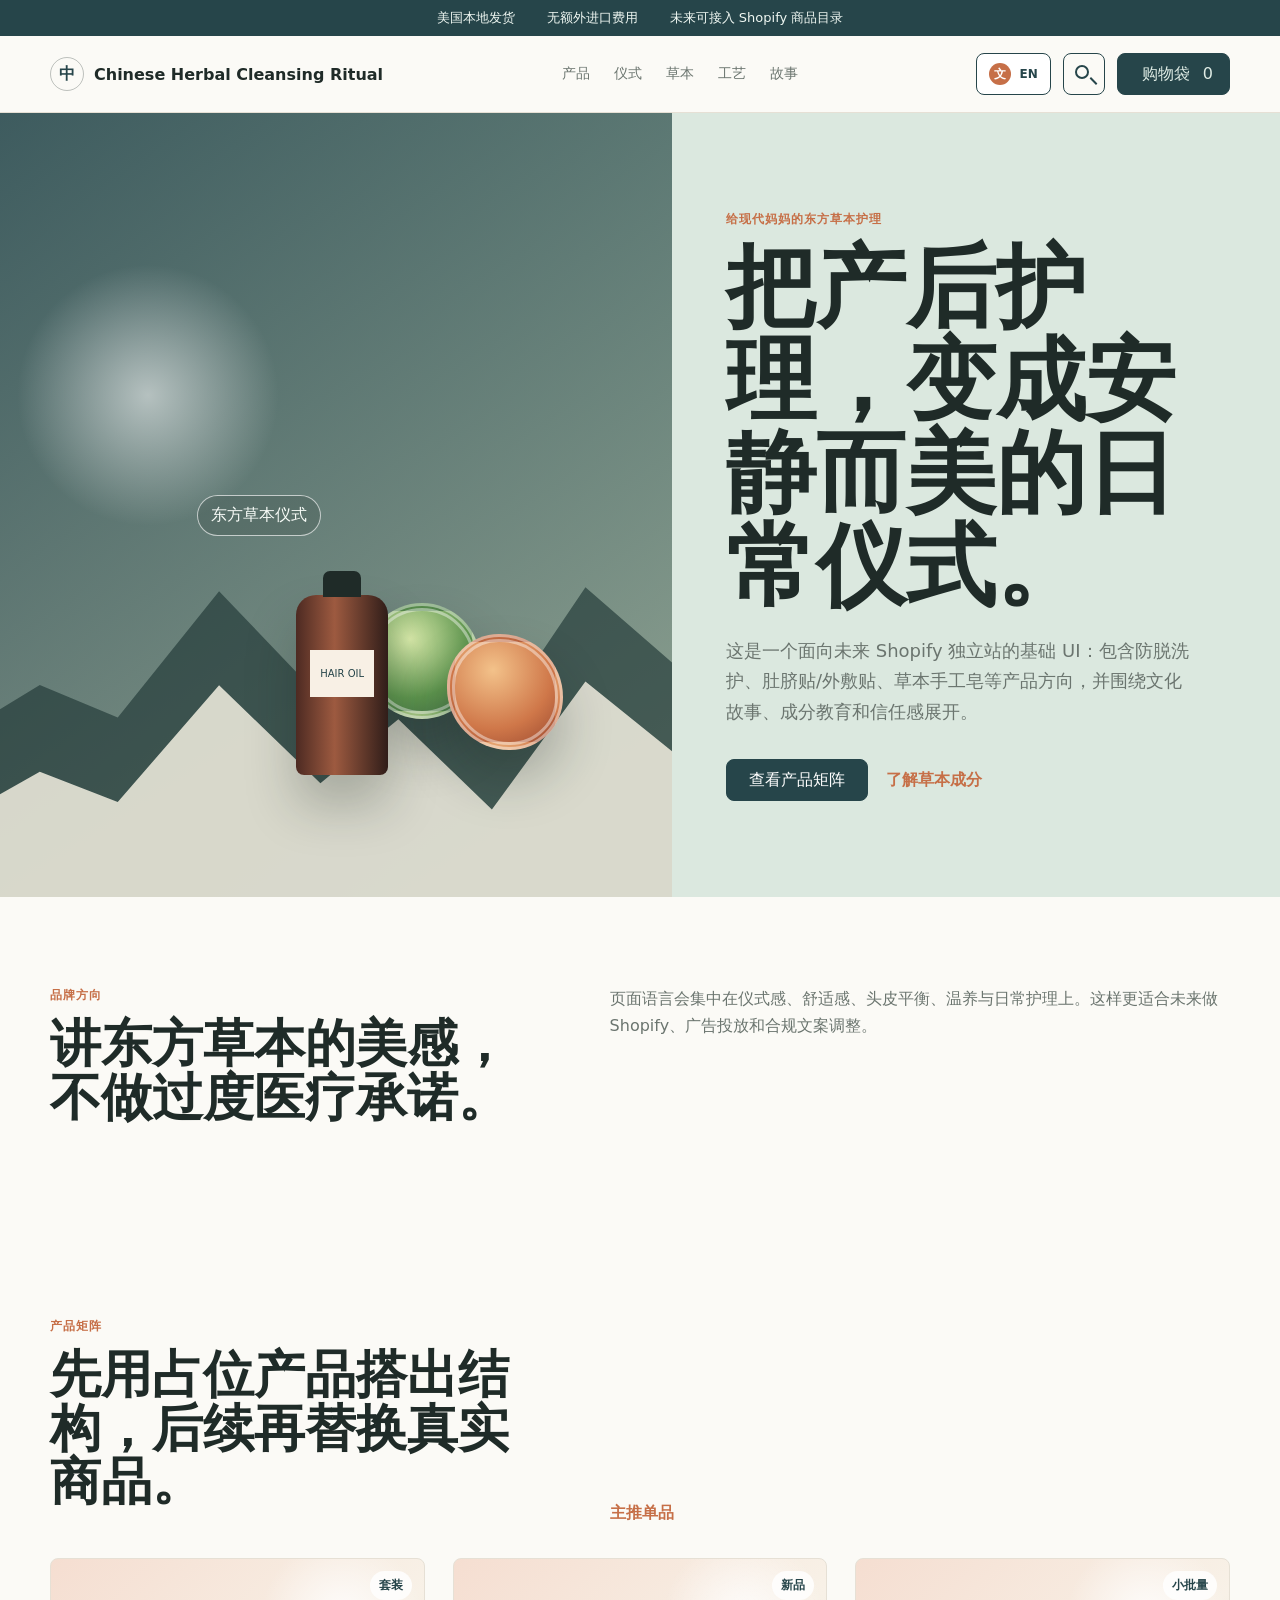
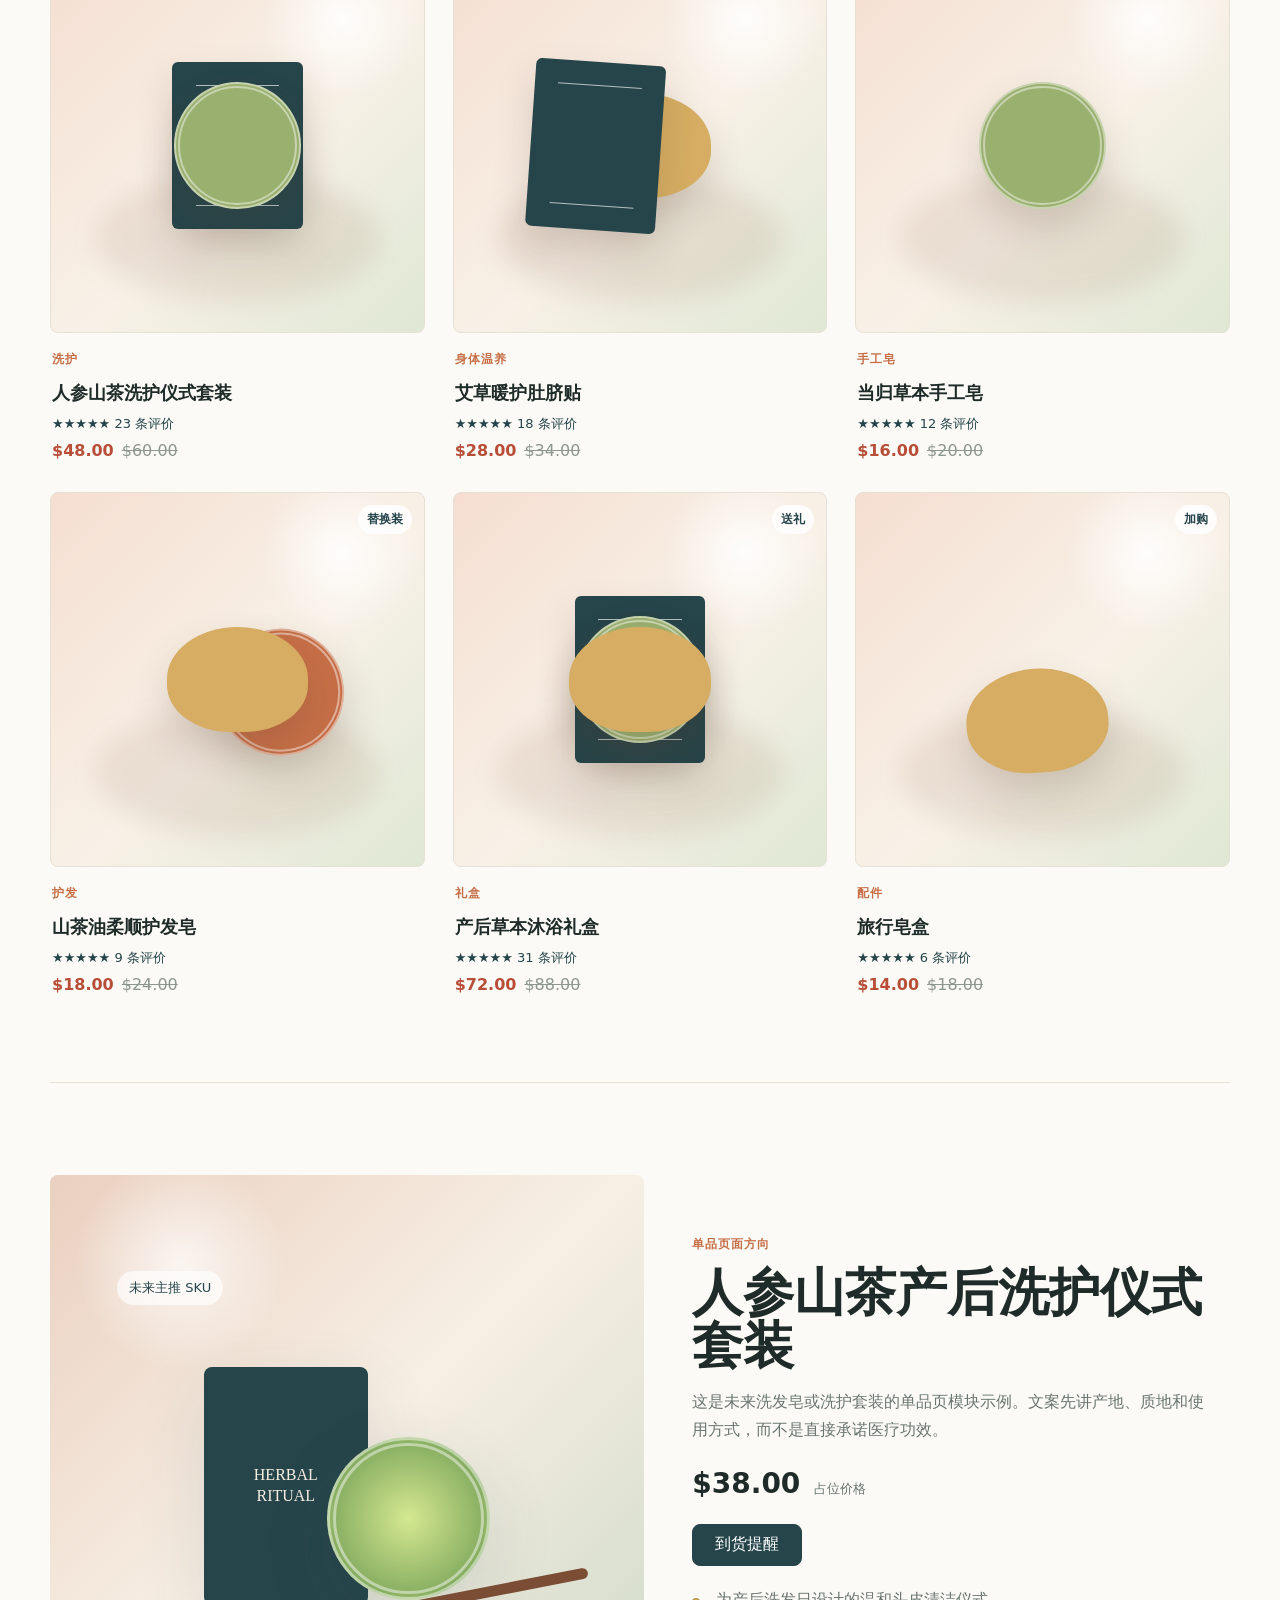
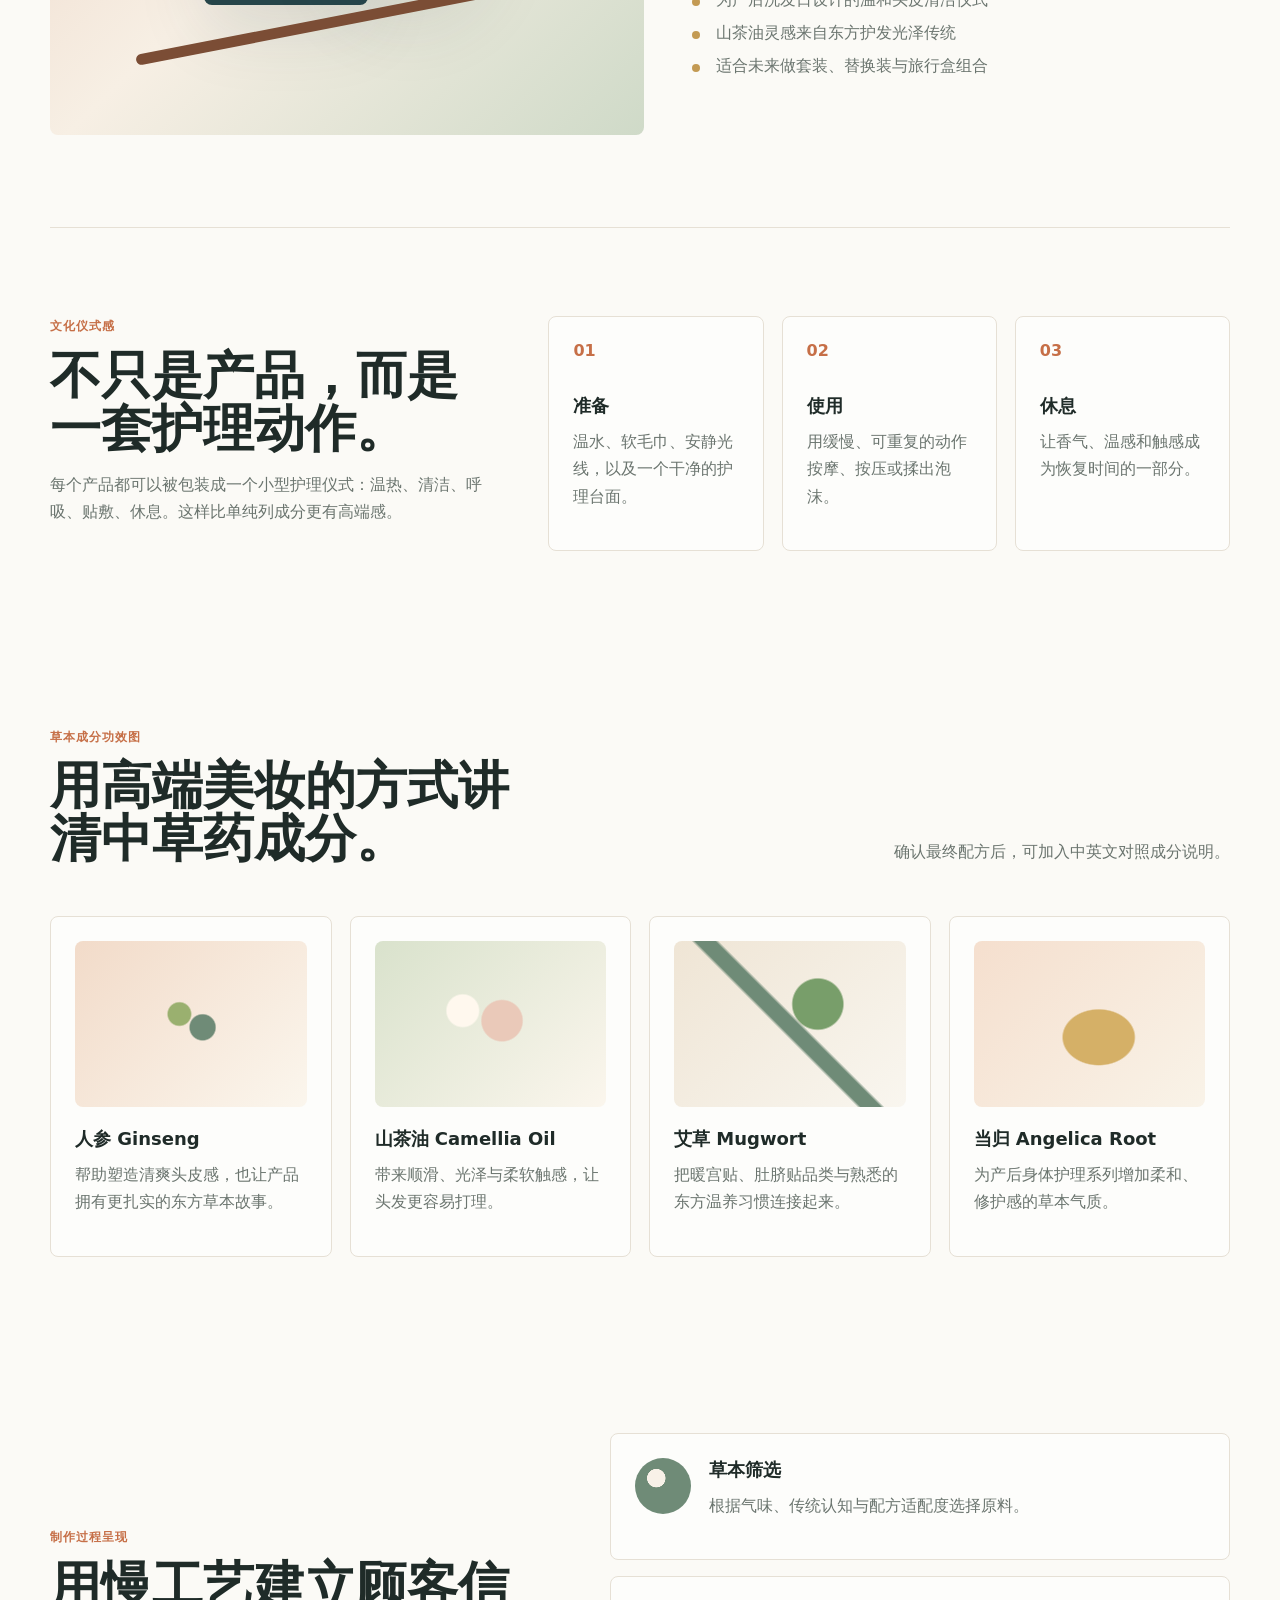
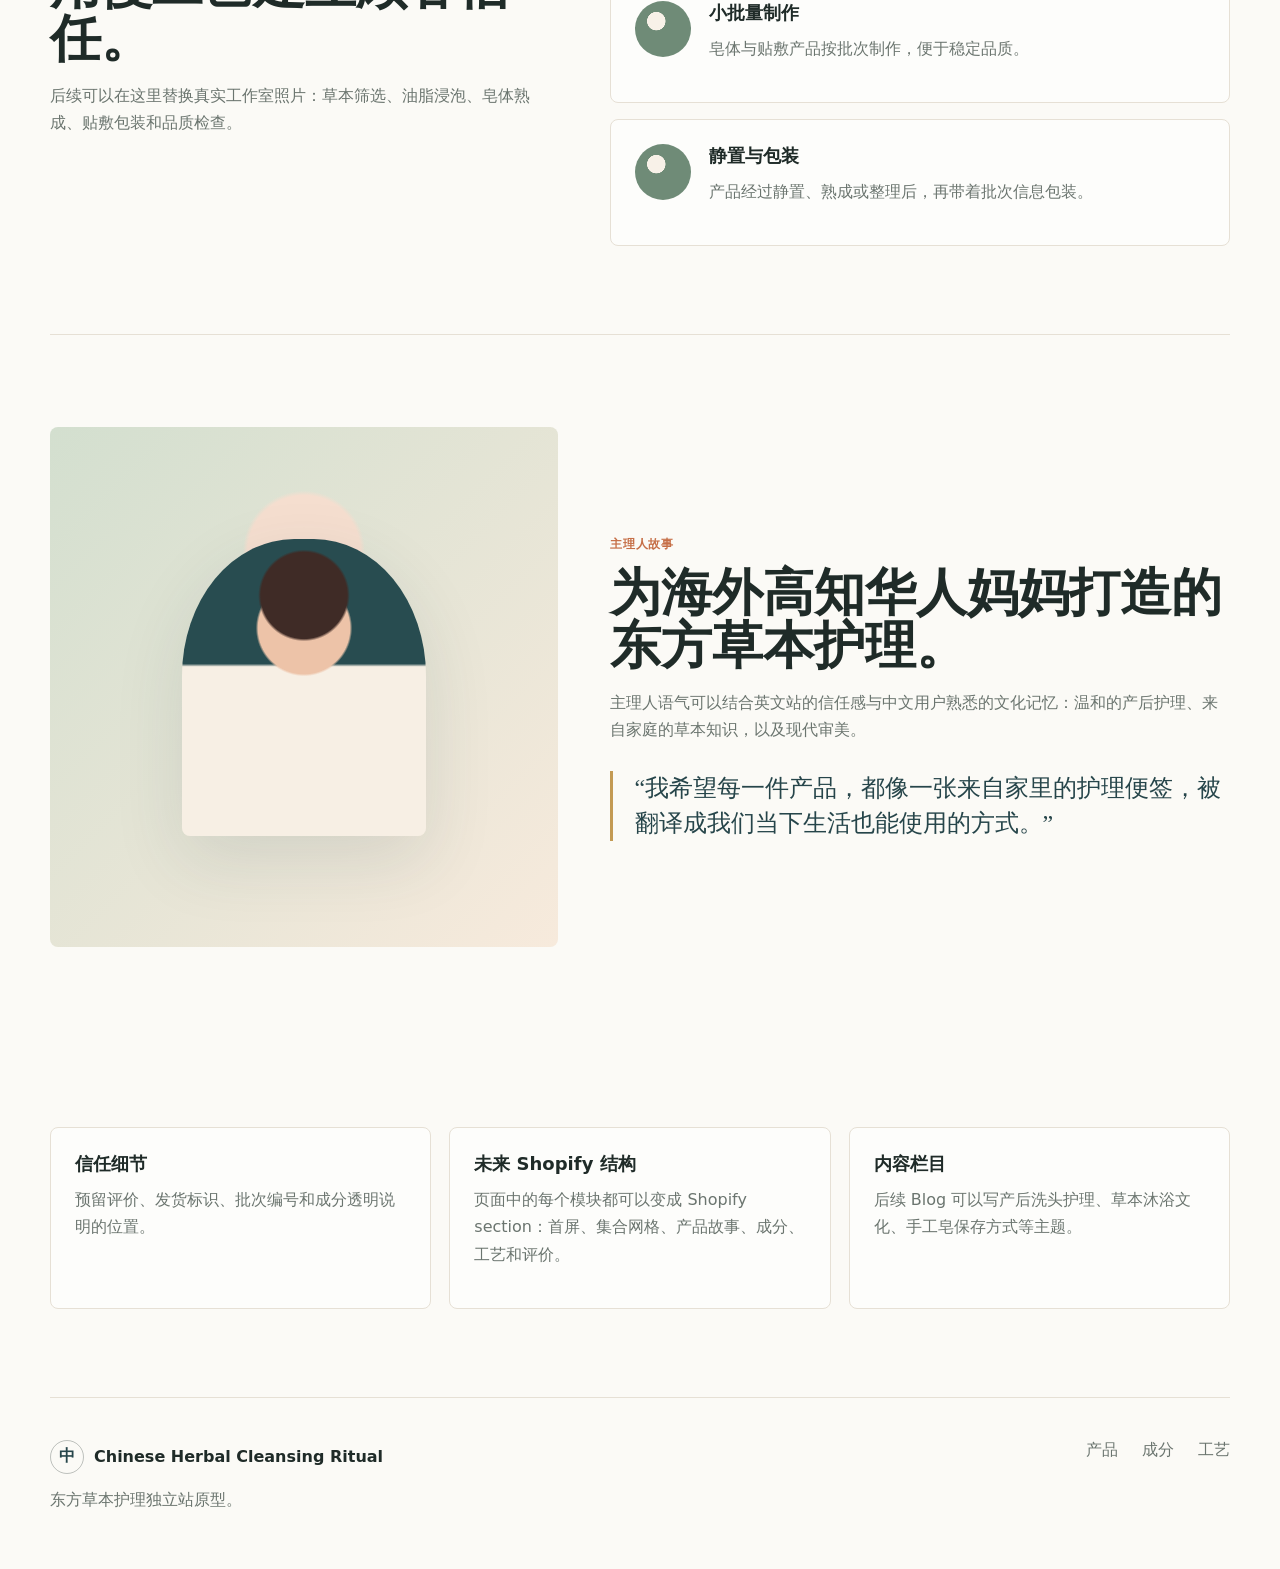
==== index.html @ 1dd26f42 "Add files via upload" ====
<!doctype html>
<html lang="zh-CN">
  <head>
    <meta charset="utf-8" />
    <meta name="viewport" content="width=device-width, initial-scale=1" />
    <title>Chinese Herbal Cleansing Ritual | 东方草本洁肤仪式</title>
    <meta
      name="description"
      content="A Shopify-ready storefront prototype for Eastern herbal postpartum hair, body, and ritual care."
    />
    <link rel="stylesheet" href="styles.css" />
  </head>
  <body>
    <header class="site-header">
      <div class="shipping-strip">
        <span data-i18n="shippingOne">美国本地发货</span>
        <span data-i18n="shippingTwo">无额外进口费用</span>
        <span data-i18n="shippingThree">未来可接入 Shopify 商品目录</span>
      </div>
      <nav class="nav" aria-label="Main navigation">
        <a class="brand" href="#top" aria-label="Chinese Herbal Cleansing Ritual home">
          <span class="brand-mark">中</span>
          <span data-i18n="brand">Chinese Herbal Cleansing Ritual</span>
        </a>
        <div class="nav-links">
          <a href="#shop" data-i18n="navShop">产品</a>
          <a href="#ritual" data-i18n="navRitual">仪式</a>
          <a href="#ingredients" data-i18n="navHerbs">草本</a>
          <a href="#process" data-i18n="navProcess">工艺</a>
          <a href="#story" data-i18n="navStory">故事</a>
        </div>
        <div class="nav-actions">
          <button class="language-button" type="button" id="languageToggle" aria-label="Switch language">
            <span>文</span>
            <strong>EN</strong>
          </button>
          <button class="icon-button" type="button" aria-label="Search">
            <span aria-hidden="true"></span>
          </button>
          <button class="bag-button" type="button"><span data-i18n="cart">购物袋</span> <span>0</span></button>
        </div>
      </nav>
    </header>

    <main id="top">
      <section class="hero" aria-labelledby="hero-title">
        <div class="hero-visual" aria-hidden="true">
          <div class="mountain-layer layer-one"></div>
          <div class="mountain-layer layer-two"></div>
          <div class="hero-product">
            <span class="seal" data-i18n="heroSeal">东方草本仪式</span>
            <span class="soap soap-green"></span>
            <span class="soap soap-clay"></span>
            <span class="bottle"></span>
          </div>
        </div>
        <div class="hero-copy">
          <p class="eyebrow" data-i18n="heroEyebrow">给现代妈妈的东方草本护理</p>
          <h1 id="hero-title" data-i18n="heroTitle">把产后护理，变成安静而美的日常仪式。</h1>
          <p data-i18n="heroBody">
            A starter storefront for hair care, warming herbal patches, and hand-poured botanical
            soaps. Built around cultural storytelling, ingredient education, and calm trust.
          </p>
          <div class="hero-actions">
            <a class="primary-link" href="#shop" data-i18n="heroPrimary">查看产品矩阵</a>
            <a class="text-link" href="#ingredients" data-i18n="heroSecondary">了解草本成分</a>
          </div>
        </div>
      </section>

      <section class="section intro-grid" aria-label="Brand positioning">
        <div>
          <p class="eyebrow" data-i18n="introEyebrow">品牌方向</p>
          <h2 data-i18n="introTitle">讲东方草本的美感，不做过度医疗承诺。</h2>
        </div>
        <p data-i18n="introBody">
          The language focuses on ritual, comfort, scalp balance, warmth, and daily care. Product
          claims are written in a Shopify-friendly way so they can later be refined for advertising
          and compliance.
        </p>
      </section>

      <section class="section" id="shop" aria-labelledby="shop-title">
        <div class="section-heading">
          <div>
            <p class="eyebrow" data-i18n="matrixEyebrow">产品矩阵</p>
            <h2 id="shop-title" data-i18n="matrixTitle">先用占位产品搭出结构，后续再替换真实商品。</h2>
          </div>
          <a class="text-link" href="#featured" data-i18n="featuredLink">主推单品</a>
        </div>

        <div class="product-grid" id="productGrid"></div>
      </section>

      <section class="featured-product" id="featured" aria-labelledby="featured-title">
        <div class="featured-media">
          <div class="product-stage">
            <span class="stage-label" data-i18n="stageLabel">未来主推 SKU</span>
            <span class="mock-pack pack-box">HERBAL<br />RITUAL</span>
            <span class="mock-pack pack-round"></span>
            <span class="mock-branch"></span>
          </div>
        </div>
        <div class="featured-copy">
          <p class="eyebrow" data-i18n="singleEyebrow">单品页面方向</p>
          <h2 id="featured-title" data-i18n="singleTitle">人参山茶产后洗护仪式套装</h2>
          <p data-i18n="singleBody">
            A sample product page block for a future shampoo bar or wash set. The story leads with
            origin, texture, and usage instead of promising a medical result.
          </p>
          <div class="price-row">
            <span>$38.00</span>
            <small data-i18n="placeholderPrice">占位价格</small>
          </div>
          <button class="primary-button" type="button" data-i18n="notify">到货提醒</button>
          <ul class="feature-list">
            <li data-i18n="singlePointOne">为产后洗发日设计的温和头皮清洁仪式</li>
            <li data-i18n="singlePointTwo">山茶油灵感来自东方护发光泽传统</li>
            <li data-i18n="singlePointThree">适合未来做套装、替换装与旅行盒组合</li>
          </ul>
        </div>
      </section>

      <section class="section ritual-band" id="ritual" aria-labelledby="ritual-title">
        <div>
          <p class="eyebrow" data-i18n="ritualEyebrow">文化仪式感</p>
          <h2 id="ritual-title" data-i18n="ritualTitle">不只是产品，而是一套护理动作。</h2>
          <p data-i18n="ritualBody">
            The storefront frames each item as a small care ritual: warm, rinse, breathe, wrap, rest.
            This creates a stronger premium feeling than simply listing ingredients.
          </p>
        </div>
        <div class="ritual-steps">
          <article>
            <span>01</span>
            <h3 data-i18n="stepOneTitle">准备</h3>
            <p data-i18n="stepOneBody">温水、软毛巾、安静光线，以及一个干净的护理台面。</p>
          </article>
          <article>
            <span>02</span>
            <h3 data-i18n="stepTwoTitle">使用</h3>
            <p data-i18n="stepTwoBody">用缓慢、可重复的动作按摩、按压或揉出泡沫。</p>
          </article>
          <article>
            <span>03</span>
            <h3 data-i18n="stepThreeTitle">休息</h3>
            <p data-i18n="stepThreeBody">让香气、温感和触感成为恢复时间的一部分。</p>
          </article>
        </div>
      </section>

      <section class="section" id="ingredients" aria-labelledby="ingredients-title">
        <div class="section-heading">
          <div>
            <p class="eyebrow" data-i18n="ingredientsEyebrow">草本成分功效图</p>
            <h2 id="ingredients-title" data-i18n="ingredientsTitle">用高端美妆的方式讲清中草药成分。</h2>
          </div>
          <p class="heading-note" data-i18n="ingredientsNote">确认最终配方后，可加入中英文对照成分说明。</p>
        </div>
        <div class="ingredient-grid">
          <article class="ingredient-card">
            <span class="ingredient-visual ginseng"></span>
            <h3 data-i18n="ginsengTitle">人参 Ginseng</h3>
            <p data-i18n="ginsengBody">帮助塑造清爽头皮感，也让产品拥有更扎实的东方草本故事。</p>
          </article>
          <article class="ingredient-card">
            <span class="ingredient-visual camellia"></span>
            <h3 data-i18n="camelliaTitle">山茶油 Camellia Oil</h3>
            <p data-i18n="camelliaBody">带来顺滑、光泽与柔软触感，让头发更容易打理。</p>
          </article>
          <article class="ingredient-card">
            <span class="ingredient-visual mugwort"></span>
            <h3 data-i18n="mugwortTitle">艾草 Mugwort</h3>
            <p data-i18n="mugwortBody">把暖宫贴、肚脐贴品类与熟悉的东方温养习惯连接起来。</p>
          </article>
          <article class="ingredient-card">
            <span class="ingredient-visual angelica"></span>
            <h3 data-i18n="angelicaTitle">当归 Angelica Root</h3>
            <p data-i18n="angelicaBody">为产后身体护理系列增加柔和、修护感的草本气质。</p>
          </article>
        </div>
      </section>

      <section class="section process" id="process" aria-labelledby="process-title">
        <div class="process-copy">
          <p class="eyebrow" data-i18n="processEyebrow">制作过程呈现</p>
          <h2 id="process-title" data-i18n="processTitle">用慢工艺建立顾客信任。</h2>
          <p data-i18n="processBody">
            Use this section for real workshop photos later: herb sorting, oil infusion, soap curing,
            patch packing, and quality checks.
          </p>
        </div>
        <div class="process-timeline">
          <article>
            <span></span>
            <h3 data-i18n="processOneTitle">草本筛选</h3>
            <p data-i18n="processOneBody">根据气味、传统认知与配方适配度选择原料。</p>
          </article>
          <article>
            <span></span>
            <h3 data-i18n="processTwoTitle">小批量制作</h3>
            <p data-i18n="processTwoBody">皂体与贴敷产品按批次制作，便于稳定品质。</p>
          </article>
          <article>
            <span></span>
            <h3 data-i18n="processThreeTitle">静置与包装</h3>
            <p data-i18n="processThreeBody">产品经过静置、熟成或整理后，再带着批次信息包装。</p>
          </article>
        </div>
      </section>

      <section class="founder" id="story" aria-labelledby="story-title">
        <div class="founder-portrait" aria-hidden="true">
          <span></span>
        </div>
        <div>
          <p class="eyebrow" data-i18n="founderEyebrow">主理人故事</p>
          <h2 id="story-title" data-i18n="founderTitle">为海外高知华人妈妈打造的东方草本护理。</h2>
          <p data-i18n="founderBody">
            The founder voice can blend English trust signals with Chinese cultural memory: gentle
            postpartum routines, herbal knowledge from family, and modern beauty standards.
          </p>
          <blockquote data-i18n="founderQuote">“我希望每一件产品，都像一张来自家里的护理便签，被翻译成我们当下生活也能使用的方式。”</blockquote>
        </div>
      </section>

      <section class="section detail-grid" aria-label="Store details">
        <article>
          <h3 data-i18n="detailOneTitle">信任细节</h3>
          <p data-i18n="detailOneBody">预留评价、发货标识、批次编号和成分透明说明的位置。</p>
        </article>
        <article>
          <h3 data-i18n="detailTwoTitle">未来 Shopify 结构</h3>
          <p data-i18n="detailTwoBody">页面中的每个模块都可以变成 Shopify section：首屏、集合网格、产品故事、成分、工艺和评价。
          </p>
        </article>
        <article>
          <h3 data-i18n="detailThreeTitle">内容栏目</h3>
          <p data-i18n="detailThreeBody">后续 Blog 可以写产后洗头护理、草本沐浴文化、手工皂保存方式等主题。
          </p>
        </article>
      </section>
    </main>

    <footer class="footer">
      <div>
        <a class="brand" href="#top">
          <span class="brand-mark">中</span>
          <span data-i18n="brand">Chinese Herbal Cleansing Ritual</span>
        </a>
        <p data-i18n="footerNote">东方草本护理独立站原型。</p>
      </div>
      <div class="footer-links">
        <a href="#shop" data-i18n="footerProducts">产品</a>
        <a href="#ingredients" data-i18n="footerIngredients">成分</a>
        <a href="#process" data-i18n="footerProcess">工艺</a>
      </div>
    </footer>

    <script src="script.js"></script>
  </body>
</html>
---- styles.css ----
:root {
  color-scheme: light;
  --ink: #1f2b28;
  --muted: #6b756f;
  --paper: #fbfaf6;
  --white: #ffffff;
  --sage: #6f8b77;
  --deep: #26454a;
  --moss: #9ab06f;
  --petal: #eac9b9;
  --clay: #c66f47;
  --gold: #c39a53;
  --line: #e6e0d5;
  --shadow: 0 24px 70px rgba(38, 69, 74, 0.12);
  --radius: 8px;
  font-family:
    Inter, "Noto Sans SC", "Microsoft YaHei", ui-sans-serif, system-ui, -apple-system,
    BlinkMacSystemFont, "Segoe UI", sans-serif;
}

* {
  box-sizing: border-box;
}

html {
  scroll-behavior: smooth;
}

body {
  margin: 0;
  background: var(--paper);
  color: var(--ink);
}

a {
  color: inherit;
  text-decoration: none;
}

button {
  font: inherit;
}

.site-header {
  position: sticky;
  top: 0;
  z-index: 10;
  background: rgba(251, 250, 246, 0.95);
  border-bottom: 1px solid var(--line);
  backdrop-filter: blur(16px);
}

.shipping-strip {
  display: flex;
  justify-content: center;
  gap: 32px;
  padding: 9px 20px;
  color: #eff7f2;
  background: var(--deep);
  font-size: 13px;
}

.nav,
.footer,
.section,
.featured-product,
.founder {
  width: min(1180px, calc(100% - 36px));
  margin-inline: auto;
}

.nav {
  min-height: 76px;
  display: flex;
  align-items: center;
  justify-content: space-between;
  gap: 24px;
}

.brand {
  display: inline-flex;
  align-items: center;
  gap: 10px;
  font-weight: 760;
  letter-spacing: 0;
}

.brand-mark {
  display: grid;
  width: 34px;
  height: 34px;
  place-items: center;
  border: 1px solid rgba(31, 43, 40, 0.28);
  border-radius: 50%;
  color: var(--deep);
  font-family: Georgia, serif;
}

.nav-links {
  display: flex;
  gap: 24px;
  color: var(--muted);
  font-size: 14px;
}

.nav-links a:hover,
.text-link:hover {
  color: var(--deep);
}

.nav-actions {
  display: flex;
  align-items: center;
  gap: 12px;
}

.icon-button,
.language-button,
.bag-button,
.primary-button,
.primary-link {
  min-height: 42px;
  border: 1px solid var(--deep);
  border-radius: var(--radius);
  cursor: pointer;
}

.icon-button {
  width: 42px;
  background: transparent;
  position: relative;
}

.language-button {
  display: inline-flex;
  align-items: center;
  gap: 8px;
  padding: 0 12px;
  color: var(--deep);
  background: var(--white);
}

.language-button span {
  display: grid;
  width: 22px;
  height: 22px;
  place-items: center;
  border-radius: 50%;
  color: var(--white);
  background: var(--clay);
  font-size: 12px;
  font-weight: 800;
}

.language-button strong {
  font-size: 12px;
}

.icon-button span,
.icon-button::after {
  position: absolute;
  content: "";
  display: block;
}

.icon-button span {
  width: 14px;
  height: 14px;
  border: 2px solid var(--deep);
  border-radius: 50%;
  top: 11px;
  left: 11px;
}

.icon-button::after {
  width: 9px;
  height: 2px;
  background: var(--deep);
  transform: rotate(45deg);
  top: 26px;
  left: 25px;
}

.bag-button {
  padding: 0 16px;
  color: var(--white);
  background: var(--deep);
}

.bag-button span {
  margin-left: 8px;
  color: #dfece5;
}

.hero {
  min-height: calc(100vh - 116px);
  display: grid;
  grid-template-columns: minmax(0, 1.05fr) minmax(320px, 0.95fr);
  align-items: center;
  position: relative;
  overflow: hidden;
  background: #dbe8df;
}

.hero-visual {
  min-height: calc(100vh - 116px);
  position: relative;
  overflow: hidden;
  background:
    radial-gradient(circle at 22% 36%, rgba(255, 255, 255, 0.56), transparent 18%),
    linear-gradient(140deg, rgba(38, 69, 74, 0.84), rgba(111, 139, 119, 0.72)),
    linear-gradient(180deg, #b9d0cb, #f5ebe1);
}

.mountain-layer {
  position: absolute;
  inset: auto -8% 0;
  height: 52%;
  opacity: 0.8;
  clip-path: polygon(0 62%, 12% 48%, 22% 56%, 35% 25%, 48% 51%, 58% 34%, 70% 58%, 82% 24%, 100% 54%, 100% 100%, 0 100%);
}

.layer-one {
  background: rgba(31, 54, 52, 0.8);
}

.layer-two {
  bottom: -9%;
  height: 48%;
  background: rgba(242, 238, 224, 0.86);
  opacity: 1;
}

.hero-product {
  position: absolute;
  right: 10%;
  bottom: 12%;
  width: min(420px, 62%);
  aspect-ratio: 1 / 0.84;
  border-radius: 50% 50% 8px 8px;
}

.seal {
  position: absolute;
  left: 2%;
  top: 12%;
  padding: 9px 13px;
  border: 1px solid rgba(255, 255, 255, 0.65);
  color: #f7fbf7;
  background: rgba(31, 43, 40, 0.16);
  border-radius: 999px;
  font-family: Georgia, serif;
}

.soap,
.bottle {
  position: absolute;
  display: block;
  box-shadow: 0 30px 50px rgba(21, 33, 29, 0.25);
}

.soap {
  width: 116px;
  height: 116px;
  border-radius: 50%;
  border: 8px double rgba(255, 255, 255, 0.42);
}

.soap-green {
  right: 30%;
  bottom: 24%;
  background: radial-gradient(circle at 38% 28%, #d7e9a9, #5e954e 62%, #436f46);
}

.soap-clay {
  right: 10%;
  bottom: 15%;
  border-radius: 45% 55% 46% 54%;
  background: radial-gradient(circle at 38% 28%, #f3c28a, #cf7749 62%, #9d4b31);
}

.bottle {
  right: 52%;
  bottom: 8%;
  width: 92px;
  height: 180px;
  border-radius: 20px 20px 8px 8px;
  background: linear-gradient(90deg, #4d2a22, #9d5a40 42%, #301d19);
}

.bottle::before {
  position: absolute;
  content: "";
  width: 38px;
  height: 26px;
  left: 27px;
  top: -24px;
  border-radius: 7px 7px 0 0;
  background: #1f2b28;
}

.bottle::after {
  position: absolute;
  content: "HAIR OIL";
  inset: 55px 14px auto;
  padding: 18px 6px;
  text-align: center;
  color: var(--deep);
  background: #f8f0e5;
  font-size: 10px;
  letter-spacing: 0;
}

.hero-copy {
  padding: 80px min(8vw, 90px) 80px 54px;
}

.eyebrow {
  margin: 0 0 12px;
  color: var(--clay);
  font-size: 12px;
  font-weight: 760;
  letter-spacing: 0.08em;
  text-transform: uppercase;
}

h1,
h2,
h3,
p {
  margin-top: 0;
}

h1,
h2 {
  font-family: Georgia, "Times New Roman", serif;
  font-weight: 620;
  line-height: 1.04;
  letter-spacing: 0;
}

h1 {
  max-width: 680px;
  margin-bottom: 22px;
  font-size: clamp(46px, 7vw, 92px);
}

h2 {
  margin-bottom: 16px;
  font-size: clamp(32px, 4vw, 56px);
}

h3 {
  margin-bottom: 10px;
  font-size: 18px;
}

p {
  color: var(--muted);
  line-height: 1.7;
}

.hero-copy p:not(.eyebrow) {
  max-width: 560px;
  font-size: 18px;
}

.hero-actions {
  display: flex;
  flex-wrap: wrap;
  align-items: center;
  gap: 18px;
  margin-top: 32px;
}

.primary-link,
.primary-button {
  display: inline-flex;
  align-items: center;
  justify-content: center;
  padding: 0 22px;
  color: var(--white);
  background: var(--deep);
}

.text-link {
  color: var(--clay);
  font-weight: 700;
}

.section {
  padding: 88px 0;
}

.intro-grid,
.section-heading,
.process,
.founder,
.footer {
  display: grid;
  grid-template-columns: minmax(0, 0.9fr) minmax(0, 1.1fr);
  gap: 52px;
  align-items: start;
}

.section-heading {
  width: 100%;
  margin-bottom: 34px;
  align-items: end;
}

.heading-note {
  max-width: 390px;
  justify-self: end;
}

.product-grid {
  display: grid;
  grid-template-columns: repeat(3, minmax(0, 1fr));
  gap: 32px 28px;
}

.product-card {
  min-width: 0;
}

.product-art {
  position: relative;
  display: grid;
  place-items: center;
  aspect-ratio: 1 / 1;
  overflow: hidden;
  border: 1px solid var(--line);
  border-radius: var(--radius);
  background:
    radial-gradient(circle at 78% 16%, rgba(255, 255, 255, 0.88), transparent 19%),
    linear-gradient(135deg, #f5ded1, #f8f1e7 54%, #dfe8d4);
}

.product-art::before {
  position: absolute;
  content: "";
  width: 76%;
  height: 34%;
  bottom: 8%;
  border-radius: 50%;
  background: rgba(138, 102, 75, 0.12);
  filter: blur(12px);
}

.product-art .disc,
.product-art .box,
.product-art .patch {
  position: absolute;
  display: block;
  box-shadow: 0 18px 36px rgba(82, 61, 43, 0.18);
}

.disc {
  width: 34%;
  aspect-ratio: 1;
  border-radius: 50%;
  border: 6px double rgba(255, 255, 255, 0.45);
  background: var(--moss);
}

.box {
  width: 35%;
  height: 45%;
  border-radius: 6px;
  background: var(--deep);
}

.box::after {
  position: absolute;
  content: "";
  inset: 14% 18%;
  border-top: 1px solid rgba(255, 255, 255, 0.65);
  border-bottom: 1px solid rgba(255, 255, 255, 0.65);
}

.patch {
  width: 38%;
  height: 28%;
  border-radius: 50% 50% 45% 45%;
  background: #d6ad62;
}

.product-card:nth-child(2n) .disc {
  background: var(--clay);
  transform: translate(34%, 10%) rotate(-8deg);
}

.product-card:nth-child(2n) .box {
  transform: translate(-34%, 0) rotate(4deg);
}

.product-card:nth-child(3n) .patch {
  transform: translate(-4%, 40%) rotate(-4deg);
}

.badge {
  position: absolute;
  top: 12px;
  right: 12px;
  padding: 6px 9px;
  color: var(--deep);
  background: rgba(255, 255, 255, 0.84);
  border-radius: 999px;
  font-size: 12px;
  font-weight: 720;
}

.product-info {
  padding: 16px 2px 0;
}

.rating {
  color: var(--deep);
  font-size: 13px;
}

.price {
  margin-top: 8px;
  color: #b84e37;
  font-weight: 800;
}

.price del {
  margin-left: 8px;
  color: #8e9690;
  font-weight: 500;
}

.featured-product {
  display: grid;
  grid-template-columns: minmax(0, 1.05fr) minmax(320px, 0.95fr);
  gap: 48px;
  align-items: center;
  padding: 92px 0;
  border-top: 1px solid var(--line);
  border-bottom: 1px solid var(--line);
}

.featured-media {
  min-height: 560px;
  display: grid;
  place-items: center;
  overflow: hidden;
  border-radius: var(--radius);
  background:
    radial-gradient(circle at 22% 16%, rgba(255, 255, 255, 0.72), transparent 16%),
    linear-gradient(135deg, #ead0c0, #f7efe4 50%, #cfdac8);
}

.product-stage {
  position: relative;
  width: min(520px, 86%);
  aspect-ratio: 1 / 0.86;
}

.stage-label {
  position: absolute;
  top: 8%;
  left: 5%;
  padding: 8px 12px;
  color: var(--deep);
  background: rgba(255, 255, 255, 0.68);
  border-radius: 999px;
  font-size: 13px;
}

.mock-pack {
  position: absolute;
  display: grid;
  place-items: center;
  box-shadow: var(--shadow);
}

.pack-box {
  left: 22%;
  bottom: 16%;
  width: 32%;
  height: 54%;
  color: #f8efe4;
  background: var(--deep);
  border-radius: 8px;
  font-family: Georgia, serif;
  text-align: center;
  line-height: 1.3;
}

.pack-round {
  right: 22%;
  bottom: 17%;
  width: 32%;
  aspect-ratio: 1;
  border: 9px double rgba(255, 255, 255, 0.45);
  border-radius: 50%;
  background: radial-gradient(circle, #d5e891, #6e9b52);
}

.mock-branch {
  position: absolute;
  left: 8%;
  right: 2%;
  bottom: 12%;
  height: 11px;
  background: #7b4d35;
  border-radius: 999px;
  transform: rotate(-11deg);
}

.featured-copy {
  max-width: 520px;
}

.price-row {
  display: flex;
  align-items: baseline;
  gap: 14px;
  margin: 24px 0;
}

.price-row span {
  font-size: 28px;
  font-weight: 840;
}

.price-row small {
  color: var(--muted);
}

.feature-list {
  display: grid;
  gap: 12px;
  margin: 24px 0 0;
  padding: 0;
  list-style: none;
}

.feature-list li {
  padding-left: 24px;
  position: relative;
  color: var(--muted);
}

.feature-list li::before {
  position: absolute;
  content: "";
  width: 8px;
  height: 8px;
  left: 0;
  top: 8px;
  border-radius: 50%;
  background: var(--gold);
}

.ritual-band {
  display: grid;
  grid-template-columns: minmax(280px, 0.8fr) minmax(0, 1.2fr);
  gap: 44px;
  align-items: stretch;
}

.ritual-steps {
  display: grid;
  grid-template-columns: repeat(3, minmax(0, 1fr));
  gap: 18px;
}

.ritual-steps article,
.ingredient-card,
.detail-grid article,
.process-timeline article {
  padding: 24px;
  border: 1px solid var(--line);
  border-radius: var(--radius);
  background: rgba(255, 255, 255, 0.62);
}

.ritual-steps span {
  display: block;
  margin-bottom: 34px;
  color: var(--clay);
  font-weight: 800;
}

.ingredient-grid {
  display: grid;
  grid-template-columns: repeat(4, minmax(0, 1fr));
  gap: 18px;
}

.ingredient-visual {
  display: block;
  width: 100%;
  aspect-ratio: 1 / 0.72;
  margin-bottom: 20px;
  border-radius: var(--radius);
  background:
    radial-gradient(circle at 45% 44%, var(--moss) 0 7%, transparent 8%),
    radial-gradient(circle at 55% 52%, var(--sage) 0 8%, transparent 9%),
    linear-gradient(135deg, #f2dbc9, #fbf6ed);
}

.camellia {
  background:
    radial-gradient(circle at 38% 42%, #fff8ee 0 9%, transparent 10%),
    radial-gradient(circle at 55% 48%, #eac9b9 0 13%, transparent 14%),
    linear-gradient(135deg, #d9e2cc, #fbf6ed);
}

.mugwort {
  background:
    linear-gradient(45deg, transparent 46%, #6f8b77 47% 52%, transparent 53%),
    radial-gradient(circle at 62% 38%, #789e6a 0 14%, transparent 15%),
    linear-gradient(135deg, #efe5d5, #f9f6ef);
}

.angelica {
  background:
    radial-gradient(ellipse at 54% 58%, #d5b067 0 20%, transparent 21%),
    linear-gradient(135deg, #f5dfce, #f9f3e8);
}

.process {
  align-items: center;
}

.process-timeline {
  display: grid;
  gap: 16px;
}

.process-timeline article {
  display: grid;
  grid-template-columns: 56px minmax(0, 1fr);
  column-gap: 18px;
}

.process-timeline span {
  grid-row: span 2;
  width: 56px;
  height: 56px;
  border-radius: 50%;
  background:
    radial-gradient(circle at 38% 36%, #f8f1e8 0 18%, transparent 19%),
    var(--sage);
}

.founder {
  padding: 92px 0;
  align-items: center;
  border-top: 1px solid var(--line);
}

.founder-portrait {
  min-height: 520px;
  display: grid;
  place-items: center;
  overflow: hidden;
  border-radius: var(--radius);
  background:
    radial-gradient(circle at 50% 24%, #f5decf 0 12%, transparent 13%),
    linear-gradient(135deg, #d3dfcf, #f7eadc);
}

.founder-portrait span {
  width: 48%;
  aspect-ratio: 1 / 1.22;
  border-radius: 46% 46% 8px 8px;
  background:
    radial-gradient(circle at 50% 19%, #3f2b26 0 16%, transparent 17%),
    radial-gradient(circle at 50% 30%, #edc3a8 0 19%, transparent 20%),
    linear-gradient(180deg, #284c50 0 42%, #f7efe4 43%);
  box-shadow: var(--shadow);
}

blockquote {
  margin: 28px 0 0;
  padding-left: 22px;
  border-left: 3px solid var(--gold);
  color: var(--deep);
  font-family: Georgia, serif;
  font-size: 24px;
  line-height: 1.45;
}

.detail-grid {
  display: grid;
  grid-template-columns: repeat(3, minmax(0, 1fr));
  gap: 18px;
}

.footer {
  padding: 42px 0 56px;
  border-top: 1px solid var(--line);
}

.footer p {
  margin: 12px 0 0;
}

.footer-links {
  display: flex;
  justify-content: end;
  gap: 24px;
  color: var(--muted);
}

@media (max-width: 900px) {
  .shipping-strip {
    gap: 14px;
    justify-content: start;
    overflow-x: auto;
  }

  .nav {
    min-height: auto;
    padding: 16px 0;
  }

  .nav-links {
    display: none;
  }

  .brand span:last-child {
    max-width: 270px;
    overflow: hidden;
    text-overflow: ellipsis;
    white-space: nowrap;
  }

  .hero,
  .featured-product,
  .intro-grid,
  .section-heading,
  .process,
  .founder,
  .footer,
  .ritual-band {
    grid-template-columns: 1fr;
  }

  .hero {
    min-height: auto;
  }

  .hero-visual {
    min-height: 54vh;
    order: 2;
  }

  .hero-copy {
    padding: 56px 28px 44px;
  }

  .product-grid,
  .ingredient-grid,
  .detail-grid {
    grid-template-columns: repeat(2, minmax(0, 1fr));
  }

  .ritual-steps {
    grid-template-columns: 1fr;
  }

  .heading-note {
    justify-self: start;
  }

  .footer-links {
    justify-content: start;
  }
}

@media (max-width: 560px) {
  .nav-actions .icon-button {
    display: none;
  }

  .brand span:last-child {
    max-width: 150px;
  }

  .bag-button {
    display: none;
  }

  .nav,
  .footer,
  .section,
  .featured-product,
  .founder {
    width: min(100% - 28px, 1180px);
  }

  h1 {
    font-size: 44px;
  }

  .product-grid,
  .ingredient-grid,
  .detail-grid {
    grid-template-columns: 1fr;
  }

  .featured-media,
  .founder-portrait {
    min-height: 420px;
  }
}
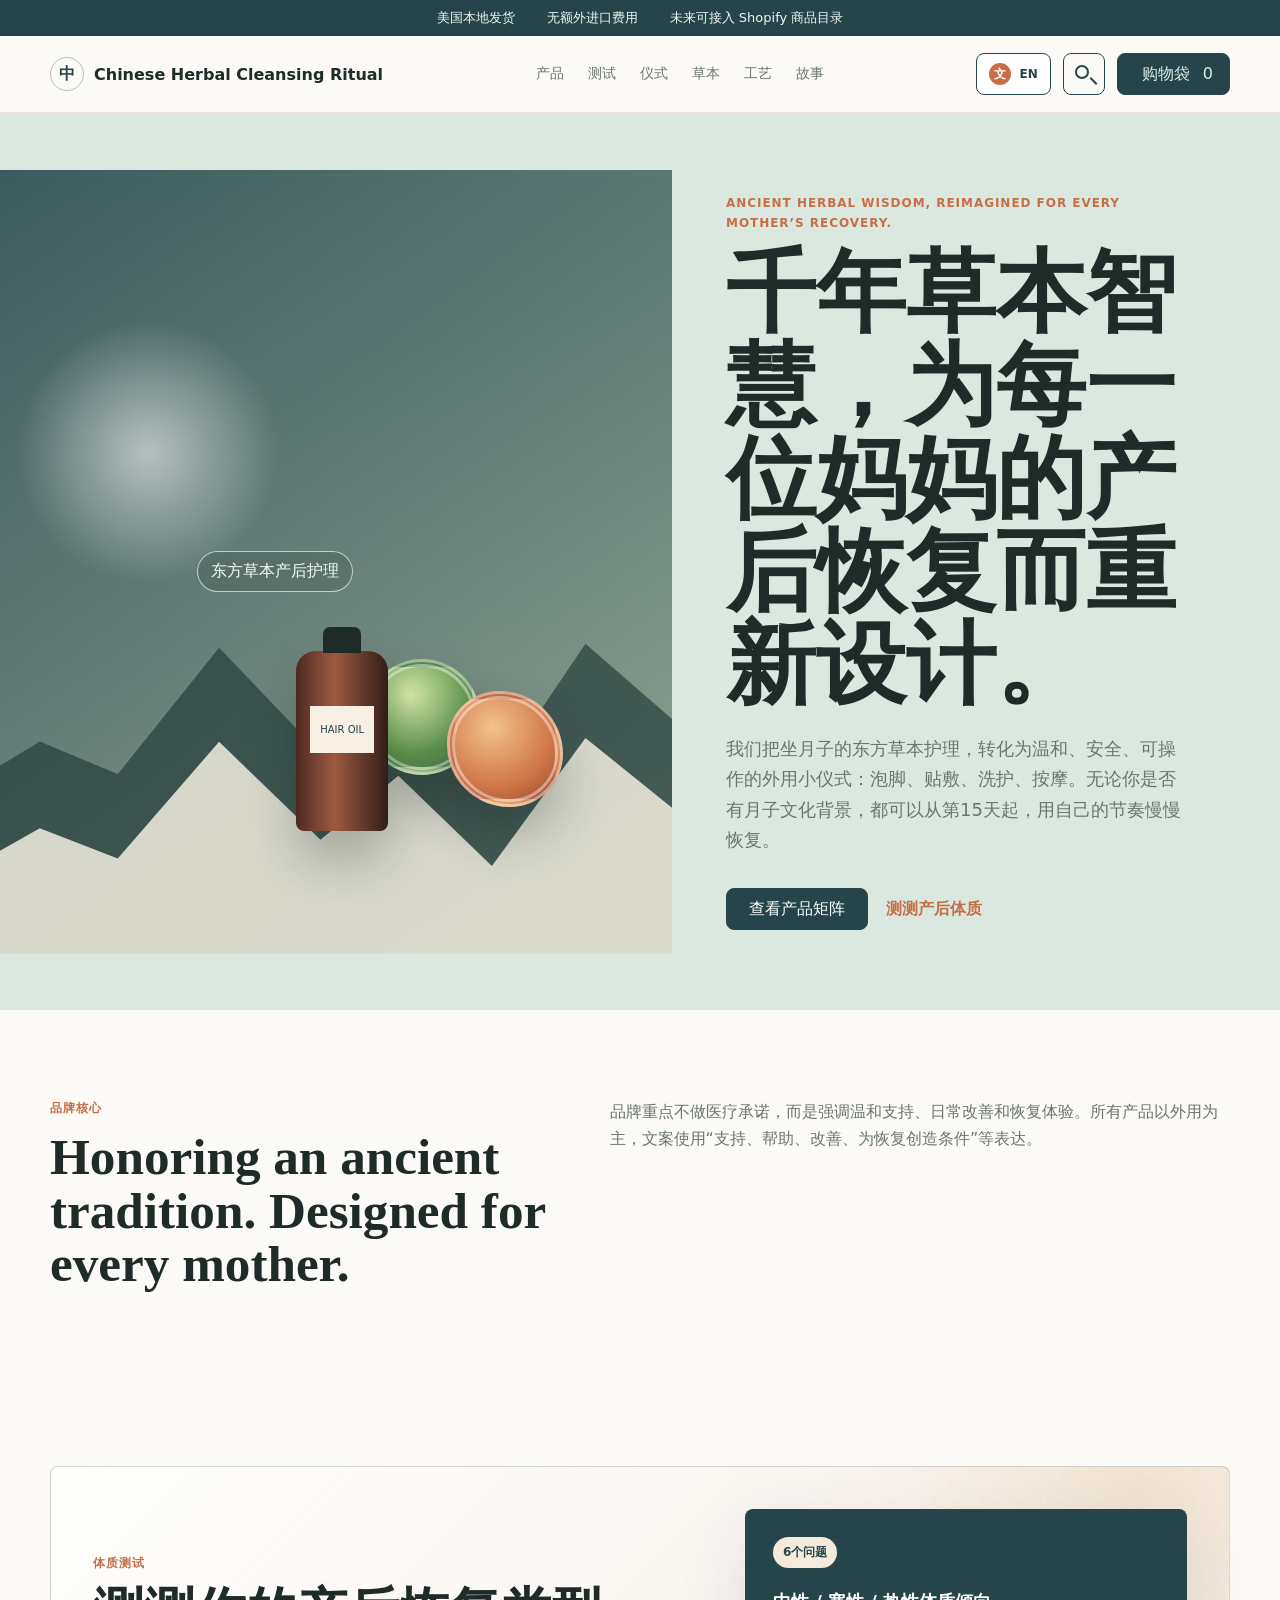
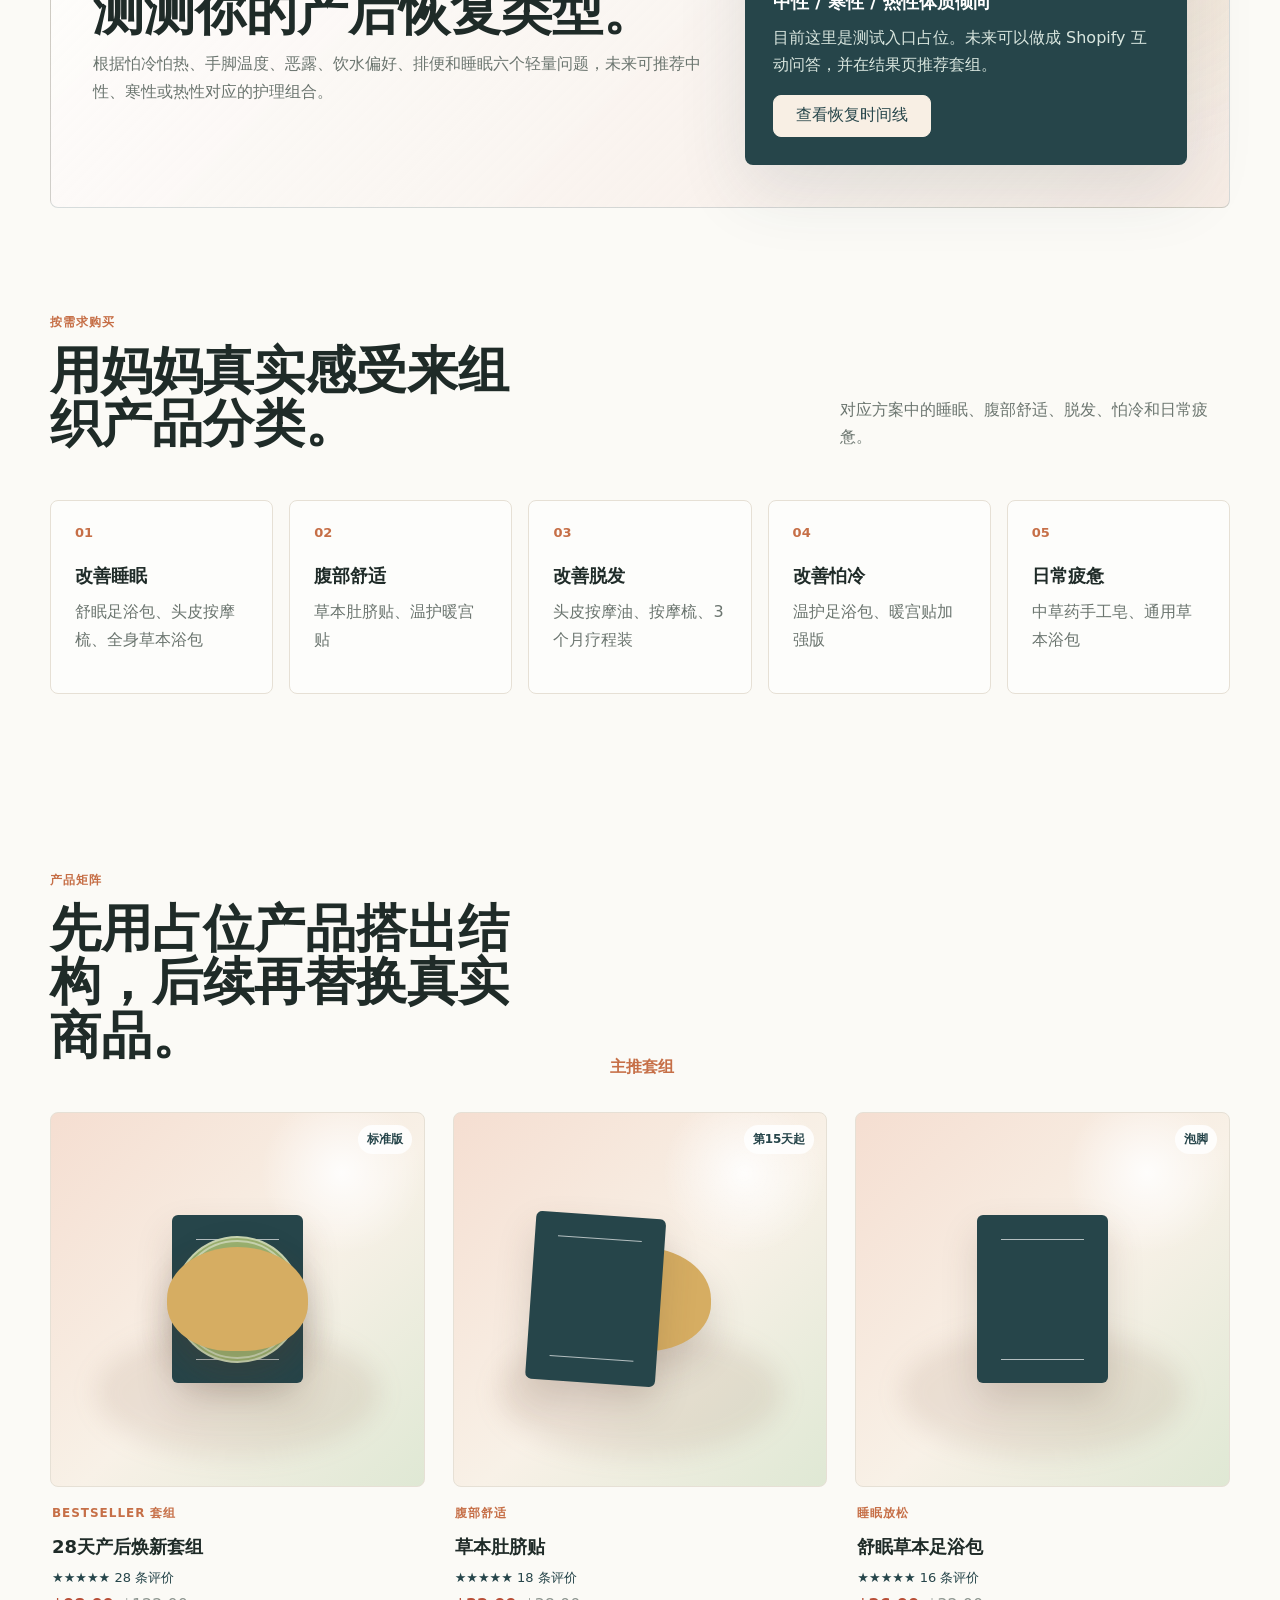
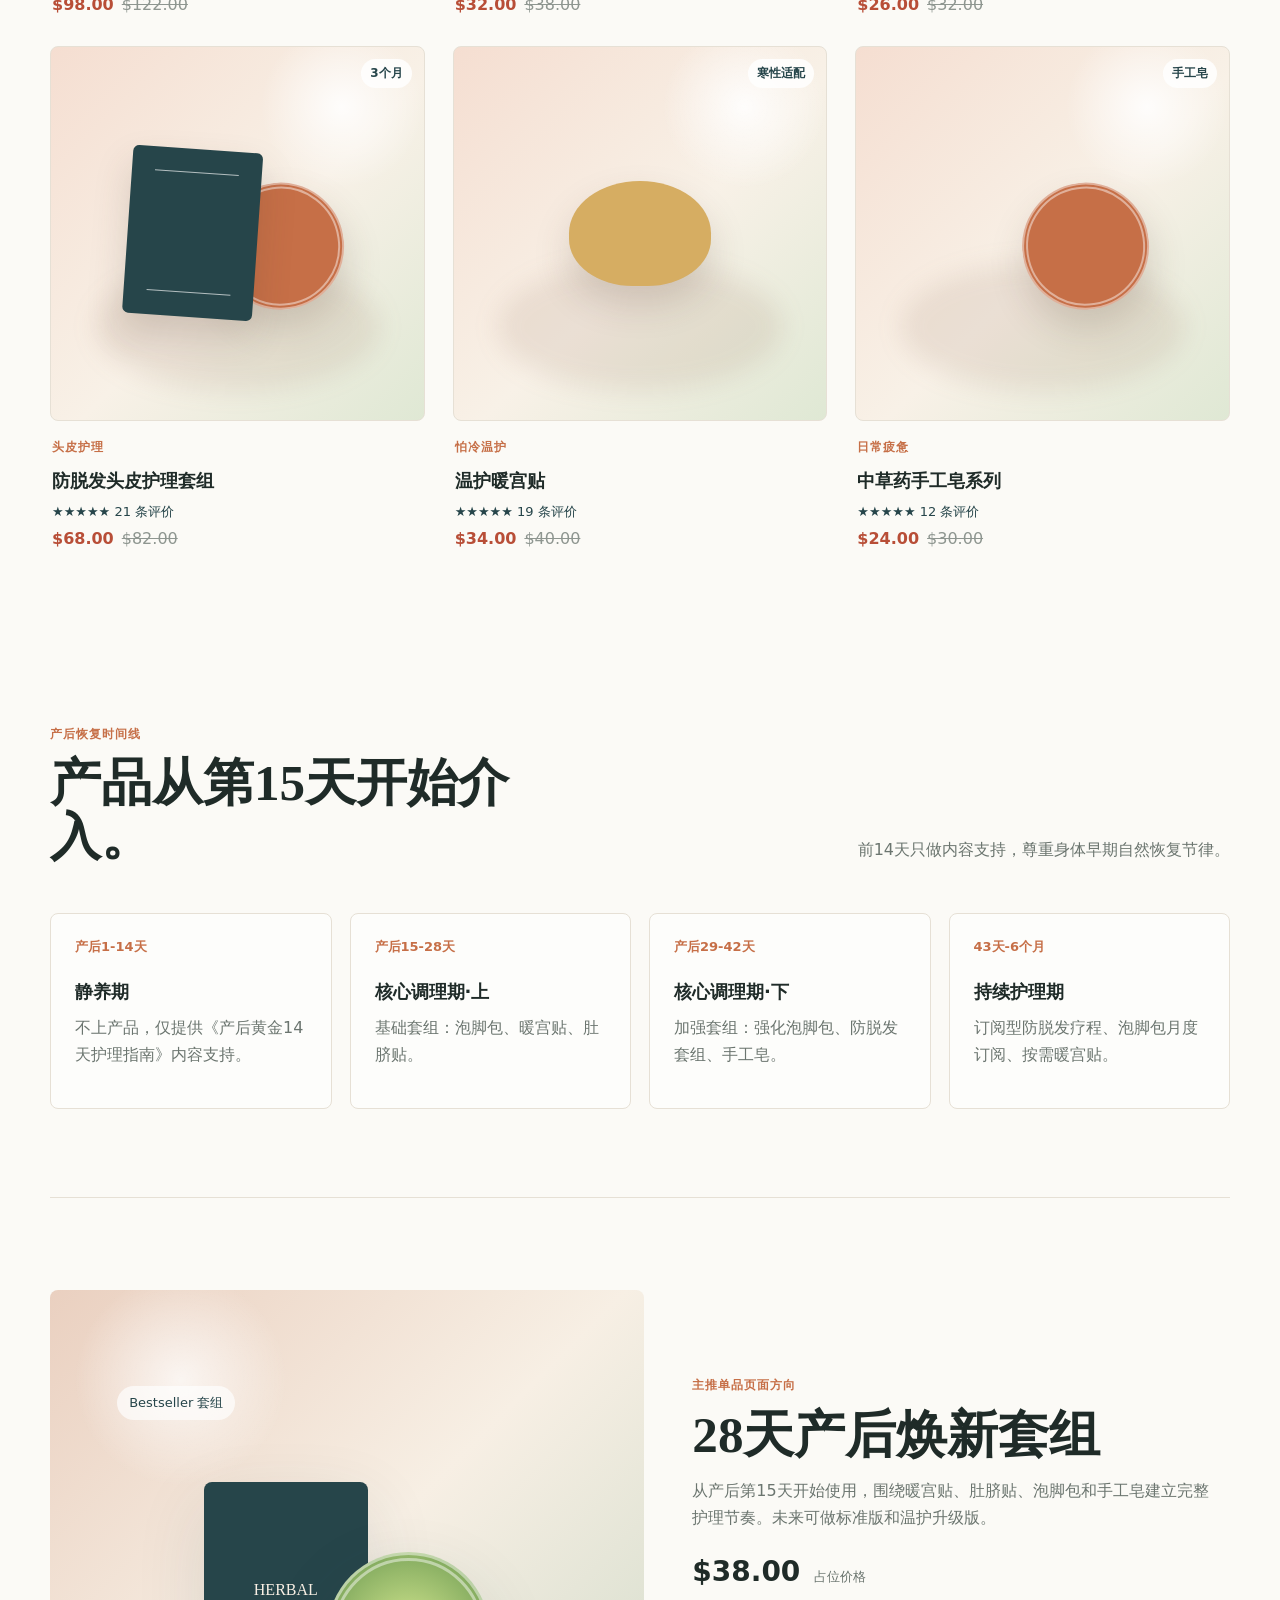
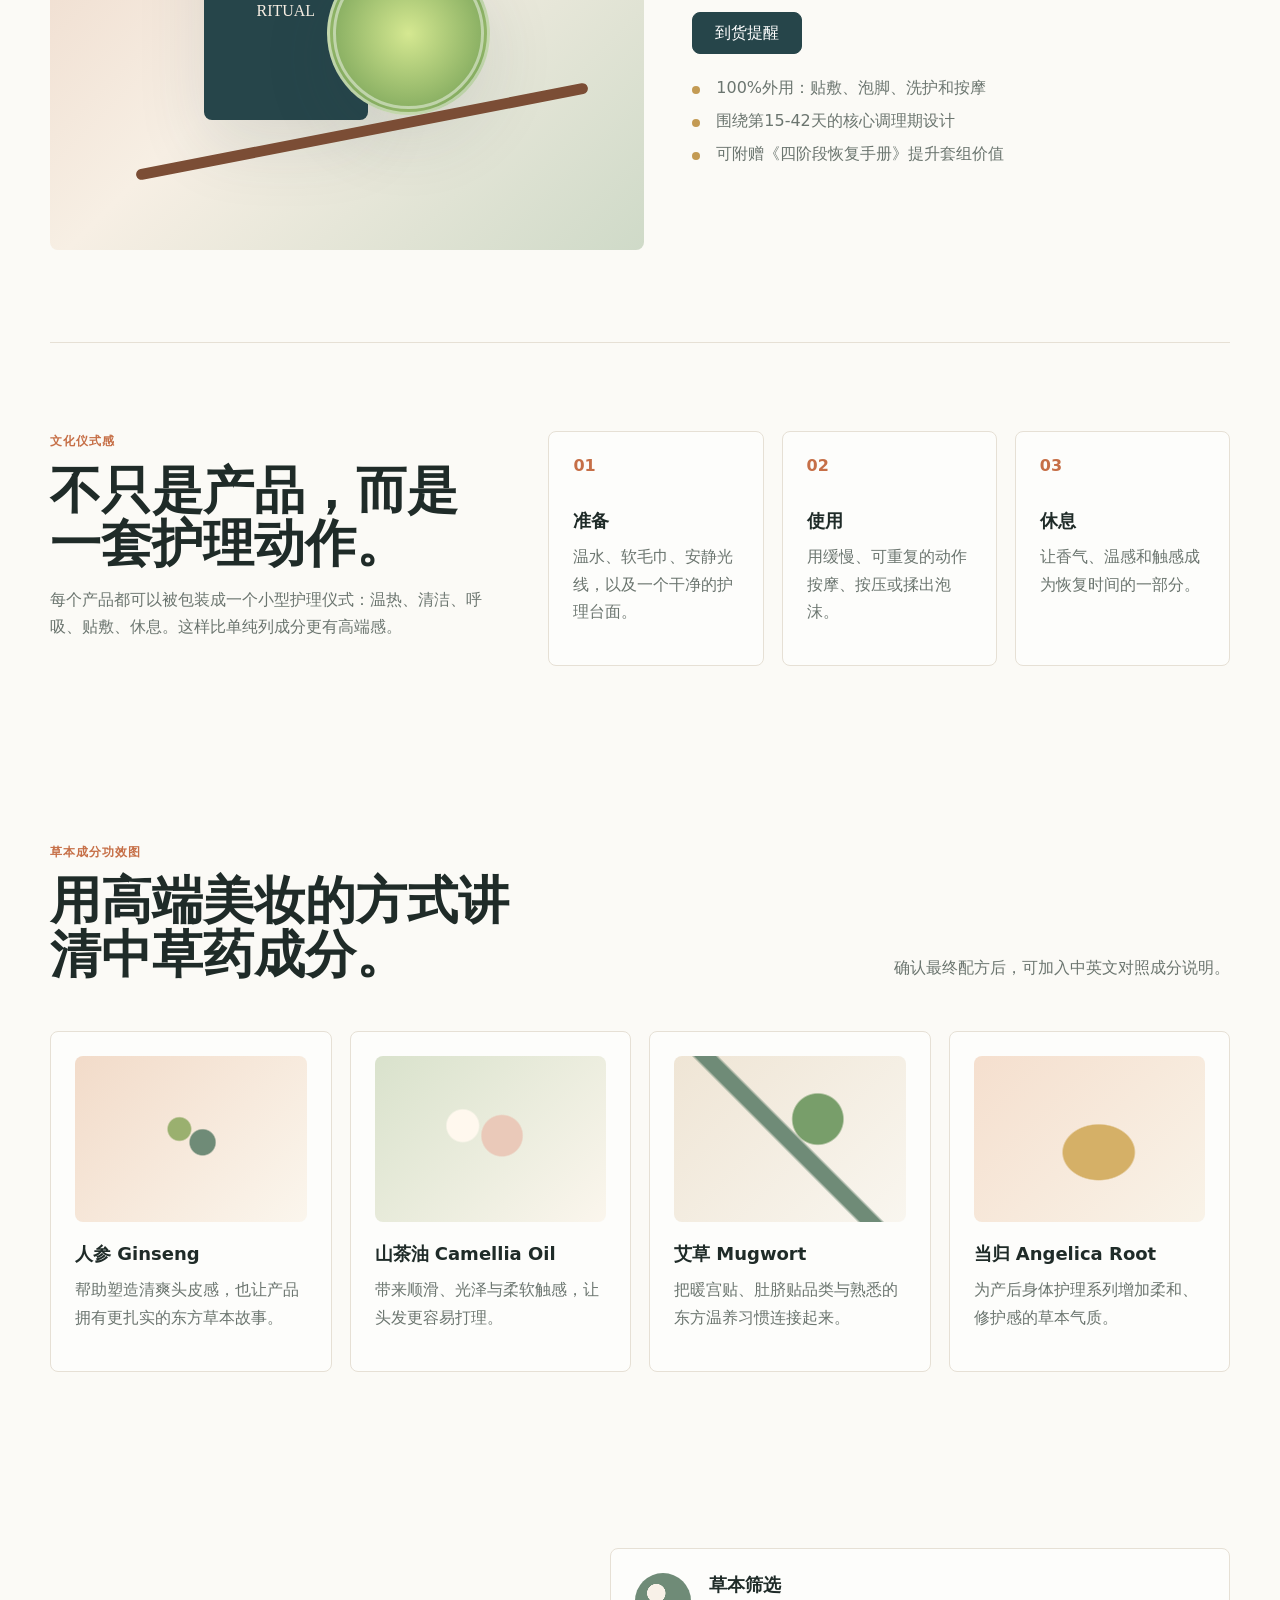
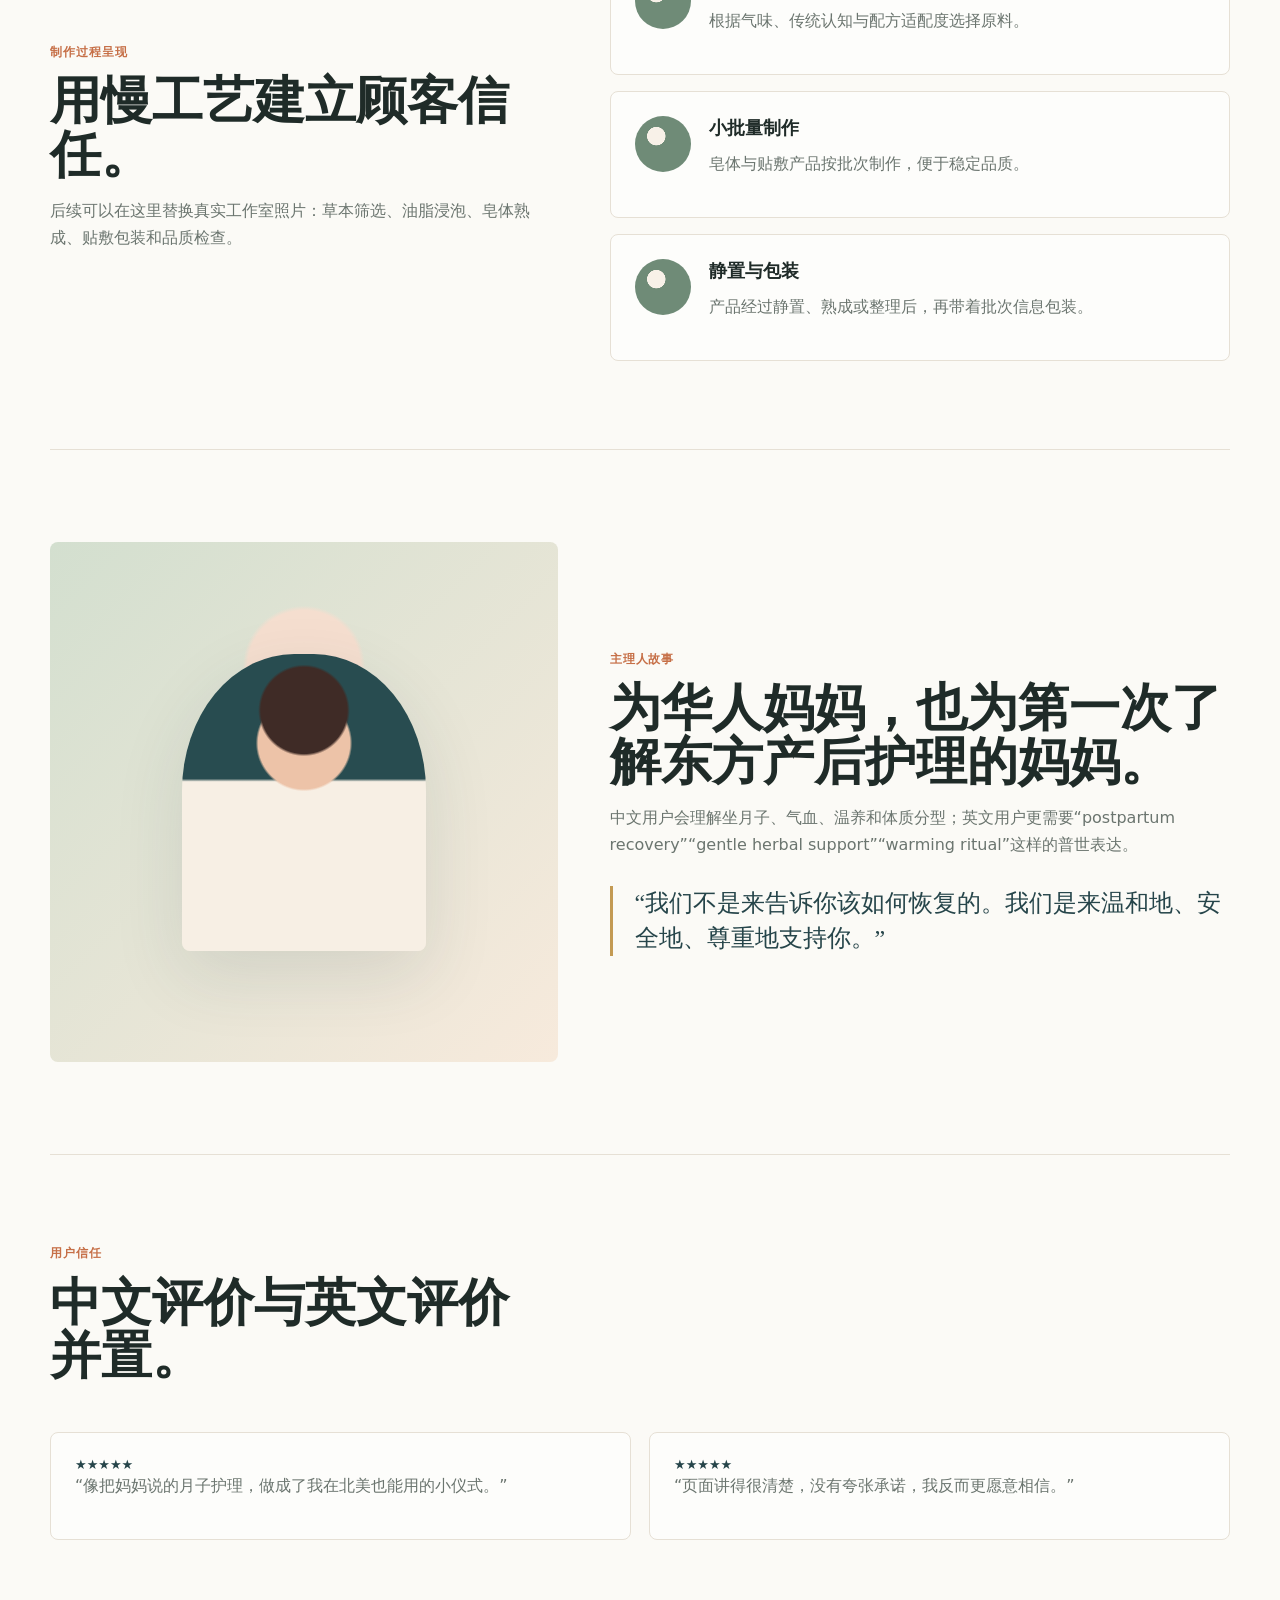
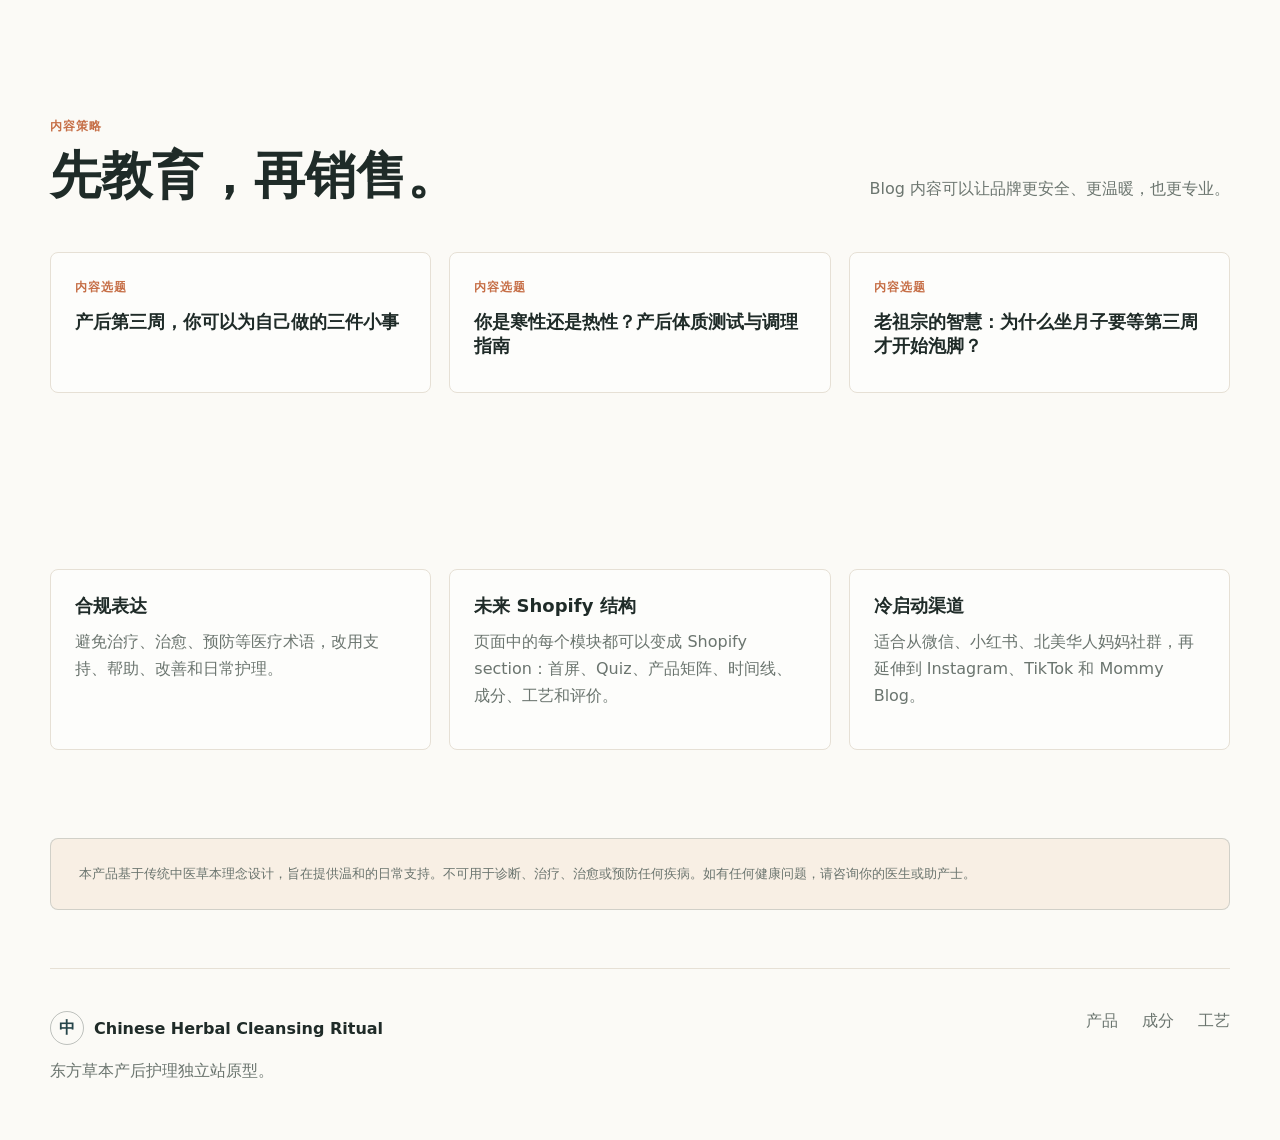
==== commit 0d607818: "Add files via upload" ====
--- a/index.html
+++ b/index.html
@@ -24,6 +24,7 @@
         </a>
         <div class="nav-links">
           <a href="#shop" data-i18n="navShop">产品</a>
+          <a href="#quiz" data-i18n="navQuiz">测试</a>
           <a href="#ritual" data-i18n="navRitual">仪式</a>
           <a href="#ingredients" data-i18n="navHerbs">草本</a>
           <a href="#process" data-i18n="navProcess">工艺</a>
@@ -63,7 +64,7 @@
           </p>
           <div class="hero-actions">
             <a class="primary-link" href="#shop" data-i18n="heroPrimary">查看产品矩阵</a>
-            <a class="text-link" href="#ingredients" data-i18n="heroSecondary">了解草本成分</a>
+            <a class="text-link" href="#quiz" data-i18n="heroSecondary">测测产后体质</a>
           </div>
         </div>
       </section>
@@ -80,6 +81,34 @@
         </p>
       </section>
 
+      <section class="quiz-panel" id="quiz" aria-labelledby="quiz-title">
+        <div>
+          <p class="eyebrow" data-i18n="quizEyebrow">Take the Quiz</p>
+          <h2 id="quiz-title" data-i18n="quizTitle">Discover your postpartum recovery style.</h2>
+          <p data-i18n="quizBody">
+            A gentle quiz based on cold, heat, sleep, lochia, thirst, and digestion signals. Future
+            results can recommend a neutral, warming, or simplified ritual set.
+          </p>
+        </div>
+        <div class="quiz-card">
+          <span data-i18n="quizBadge">6 questions</span>
+          <h3 data-i18n="quizCardTitle">Neutral / Cold / Heat body tendency</h3>
+          <p data-i18n="quizCardBody">For now this is a CTA placeholder. Later it can become an interactive Shopify quiz.</p>
+          <a class="primary-link" href="#timeline" data-i18n="quizCta">View recovery timeline</a>
+        </div>
+      </section>
+
+      <section class="section" id="benefits" aria-labelledby="benefits-title">
+        <div class="section-heading">
+          <div>
+            <p class="eyebrow" data-i18n="benefitsEyebrow">Shop by benefit</p>
+            <h2 id="benefits-title" data-i18n="benefitsTitle">Organize the store by what mothers feel.</h2>
+          </div>
+          <p class="heading-note" data-i18n="benefitsNote">This matches the brief: sleep, digestion, hair shedding, warmth, and daily fatigue.</p>
+        </div>
+        <div class="benefit-grid" id="benefitGrid"></div>
+      </section>
+
       <section class="section" id="shop" aria-labelledby="shop-title">
         <div class="section-heading">
           <div>
@@ -90,6 +119,17 @@
         </div>
 
         <div class="product-grid" id="productGrid"></div>
+      </section>
+
+      <section class="section timeline-section" id="timeline" aria-labelledby="timeline-title">
+        <div class="section-heading">
+          <div>
+            <p class="eyebrow" data-i18n="timelineEyebrow">Postpartum timeline</p>
+            <h2 id="timeline-title" data-i18n="timelineTitle">Products begin from day 15.</h2>
+          </div>
+          <p class="heading-note" data-i18n="timelineNote">The first 14 days are education-only, respecting the body's natural early recovery.</p>
+        </div>
+        <div class="timeline-grid" id="timelineGrid"></div>
       </section>
 
       <section class="featured-product" id="featured" aria-labelledby="featured-title">
@@ -222,6 +262,27 @@
           </p>
           <blockquote data-i18n="founderQuote">“我希望每一件产品，都像一张来自家里的护理便签，被翻译成我们当下生活也能使用的方式。”</blockquote>
         </div>
+      </section>
+
+      <section class="section testimonials" aria-labelledby="reviews-title">
+        <div class="section-heading">
+          <div>
+            <p class="eyebrow" data-i18n="reviewsEyebrow">Customer trust</p>
+            <h2 id="reviews-title" data-i18n="reviewsTitle">Bilingual reviews for two audiences.</h2>
+          </div>
+        </div>
+        <div class="review-grid" id="reviewGrid"></div>
+      </section>
+
+      <section class="section blog-preview" aria-labelledby="blog-title">
+        <div class="section-heading">
+          <div>
+            <p class="eyebrow" data-i18n="blogEyebrow">Content strategy</p>
+            <h2 id="blog-title" data-i18n="blogTitle">Education before selling.</h2>
+          </div>
+          <p class="heading-note" data-i18n="blogNote">Blog content can make the brand feel safer, warmer, and more expert.</p>
+        </div>
+        <div class="blog-grid" id="blogGrid"></div>
       </section>
 
       <section class="section detail-grid" aria-label="Store details">
@@ -239,6 +300,14 @@
           <p data-i18n="detailThreeBody">后续 Blog 可以写产后洗头护理、草本沐浴文化、手工皂保存方式等主题。
           </p>
         </article>
+      </section>
+
+      <section class="disclaimer" aria-label="Medical disclaimer">
+        <p data-i18n="disclaimerText">
+          These products are based on traditional Chinese herbal principles and are designed to provide
+          gentle, daily support. They are not intended to diagnose, treat, cure, or prevent any disease
+          or medical condition. If you have any health concerns, please consult your doctor or midwife.
+        </p>
       </section>
     </main>
 
--- a/styles.css
+++ b/styles.css
@@ -63,6 +63,8 @@
 .nav,
 .footer,
 .section,
+.quiz-panel,
+.disclaimer,
 .featured-product,
 .founder {
   width: min(1180px, calc(100% - 36px));
@@ -392,6 +394,54 @@
   padding: 88px 0;
 }
 
+.quiz-panel {
+  display: grid;
+  grid-template-columns: minmax(0, 1fr) minmax(320px, 0.72fr);
+  gap: 38px;
+  align-items: center;
+  margin-top: 72px;
+  margin-bottom: 16px;
+  padding: 42px;
+  border: 1px solid rgba(38, 69, 74, 0.18);
+  border-radius: var(--radius);
+  background:
+    radial-gradient(circle at 92% 8%, rgba(195, 154, 83, 0.16), transparent 24%),
+    linear-gradient(135deg, rgba(255, 255, 255, 0.74), rgba(234, 201, 185, 0.28));
+}
+
+.quiz-panel h2 {
+  margin-bottom: 12px;
+}
+
+.quiz-card {
+  padding: 28px;
+  border-radius: var(--radius);
+  color: var(--white);
+  background: var(--deep);
+  box-shadow: var(--shadow);
+}
+
+.quiz-card span {
+  display: inline-block;
+  margin-bottom: 22px;
+  padding: 7px 10px;
+  border-radius: 999px;
+  color: var(--deep);
+  background: #f5eadb;
+  font-size: 12px;
+  font-weight: 780;
+}
+
+.quiz-card p {
+  color: #d9e6df;
+}
+
+.quiz-card .primary-link {
+  border-color: #f8efe4;
+  color: var(--deep);
+  background: #f8efe4;
+}
+
 .intro-grid,
 .section-heading,
 .process,
@@ -412,6 +462,31 @@
 .heading-note {
   max-width: 390px;
   justify-self: end;
+}
+
+.benefit-grid {
+  display: grid;
+  grid-template-columns: repeat(5, minmax(0, 1fr));
+  gap: 16px;
+}
+
+.benefit-card,
+.timeline-grid article,
+.review-grid article,
+.blog-grid article {
+  padding: 24px;
+  border: 1px solid var(--line);
+  border-radius: var(--radius);
+  background: rgba(255, 255, 255, 0.62);
+}
+
+.benefit-card span,
+.timeline-grid span {
+  display: block;
+  margin-bottom: 24px;
+  color: var(--clay);
+  font-size: 13px;
+  font-weight: 820;
 }
 
 .product-grid {
@@ -793,6 +868,40 @@
   gap: 18px;
 }
 
+.timeline-grid,
+.review-grid,
+.blog-grid {
+  display: grid;
+  grid-template-columns: repeat(4, minmax(0, 1fr));
+  gap: 18px;
+}
+
+.review-grid,
+.blog-grid {
+  grid-template-columns: repeat(2, minmax(0, 1fr));
+}
+
+.blog-grid {
+  grid-template-columns: repeat(3, minmax(0, 1fr));
+}
+
+.testimonials {
+  border-top: 1px solid var(--line);
+}
+
+.disclaimer {
+  margin-bottom: 58px;
+  padding: 24px 28px;
+  border: 1px solid rgba(38, 69, 74, 0.18);
+  border-radius: var(--radius);
+  background: #f8efe4;
+}
+
+.disclaimer p {
+  margin: 0;
+  font-size: 13px;
+}
+
 .footer {
   padding: 42px 0 56px;
   border-top: 1px solid var(--line);
@@ -839,6 +948,7 @@
   .process,
   .founder,
   .footer,
+  .quiz-panel,
   .ritual-band {
     grid-template-columns: 1fr;
   }
@@ -858,7 +968,11 @@
 
   .product-grid,
   .ingredient-grid,
-  .detail-grid {
+  .detail-grid,
+  .benefit-grid,
+  .timeline-grid,
+  .review-grid,
+  .blog-grid {
     grid-template-columns: repeat(2, minmax(0, 1fr));
   }
 
@@ -902,8 +1016,16 @@
 
   .product-grid,
   .ingredient-grid,
-  .detail-grid {
+  .detail-grid,
+  .benefit-grid,
+  .timeline-grid,
+  .review-grid,
+  .blog-grid {
     grid-template-columns: 1fr;
+  }
+
+  .quiz-panel {
+    padding: 28px;
   }
 
   .featured-media,
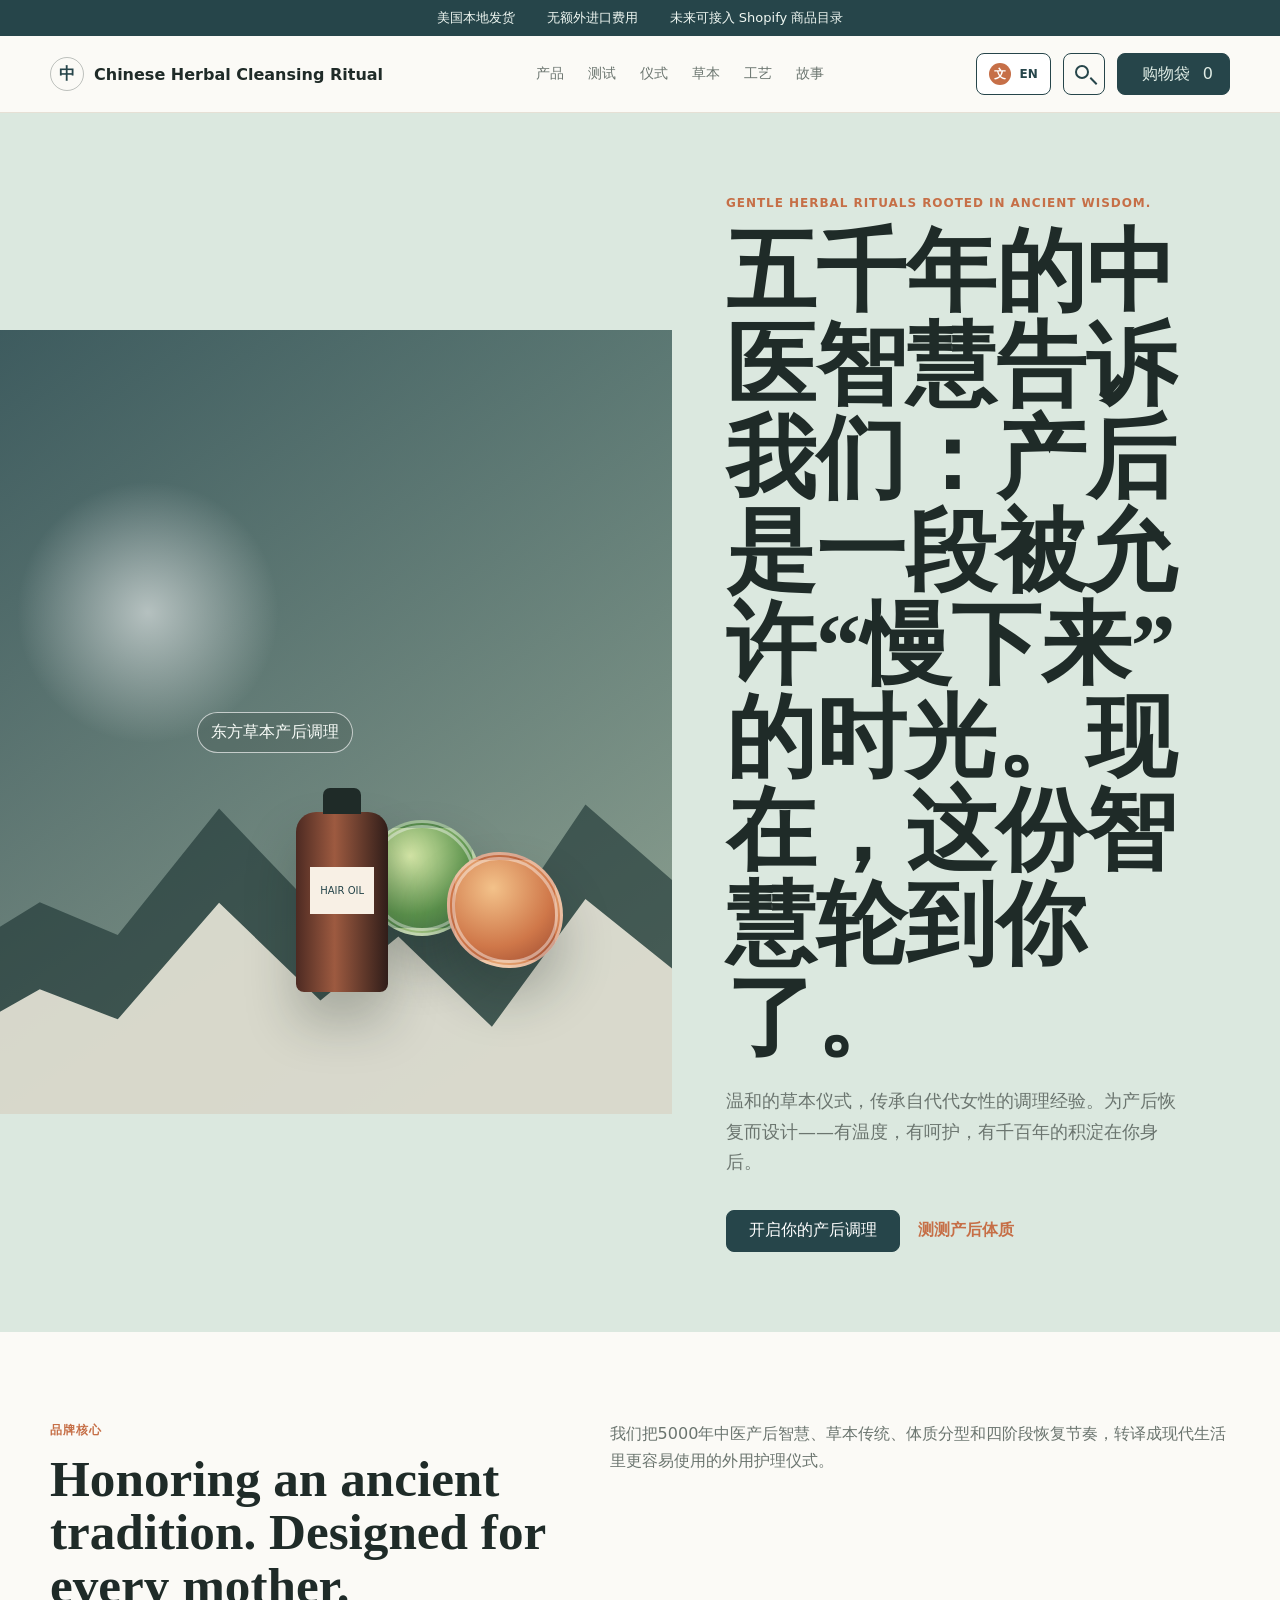
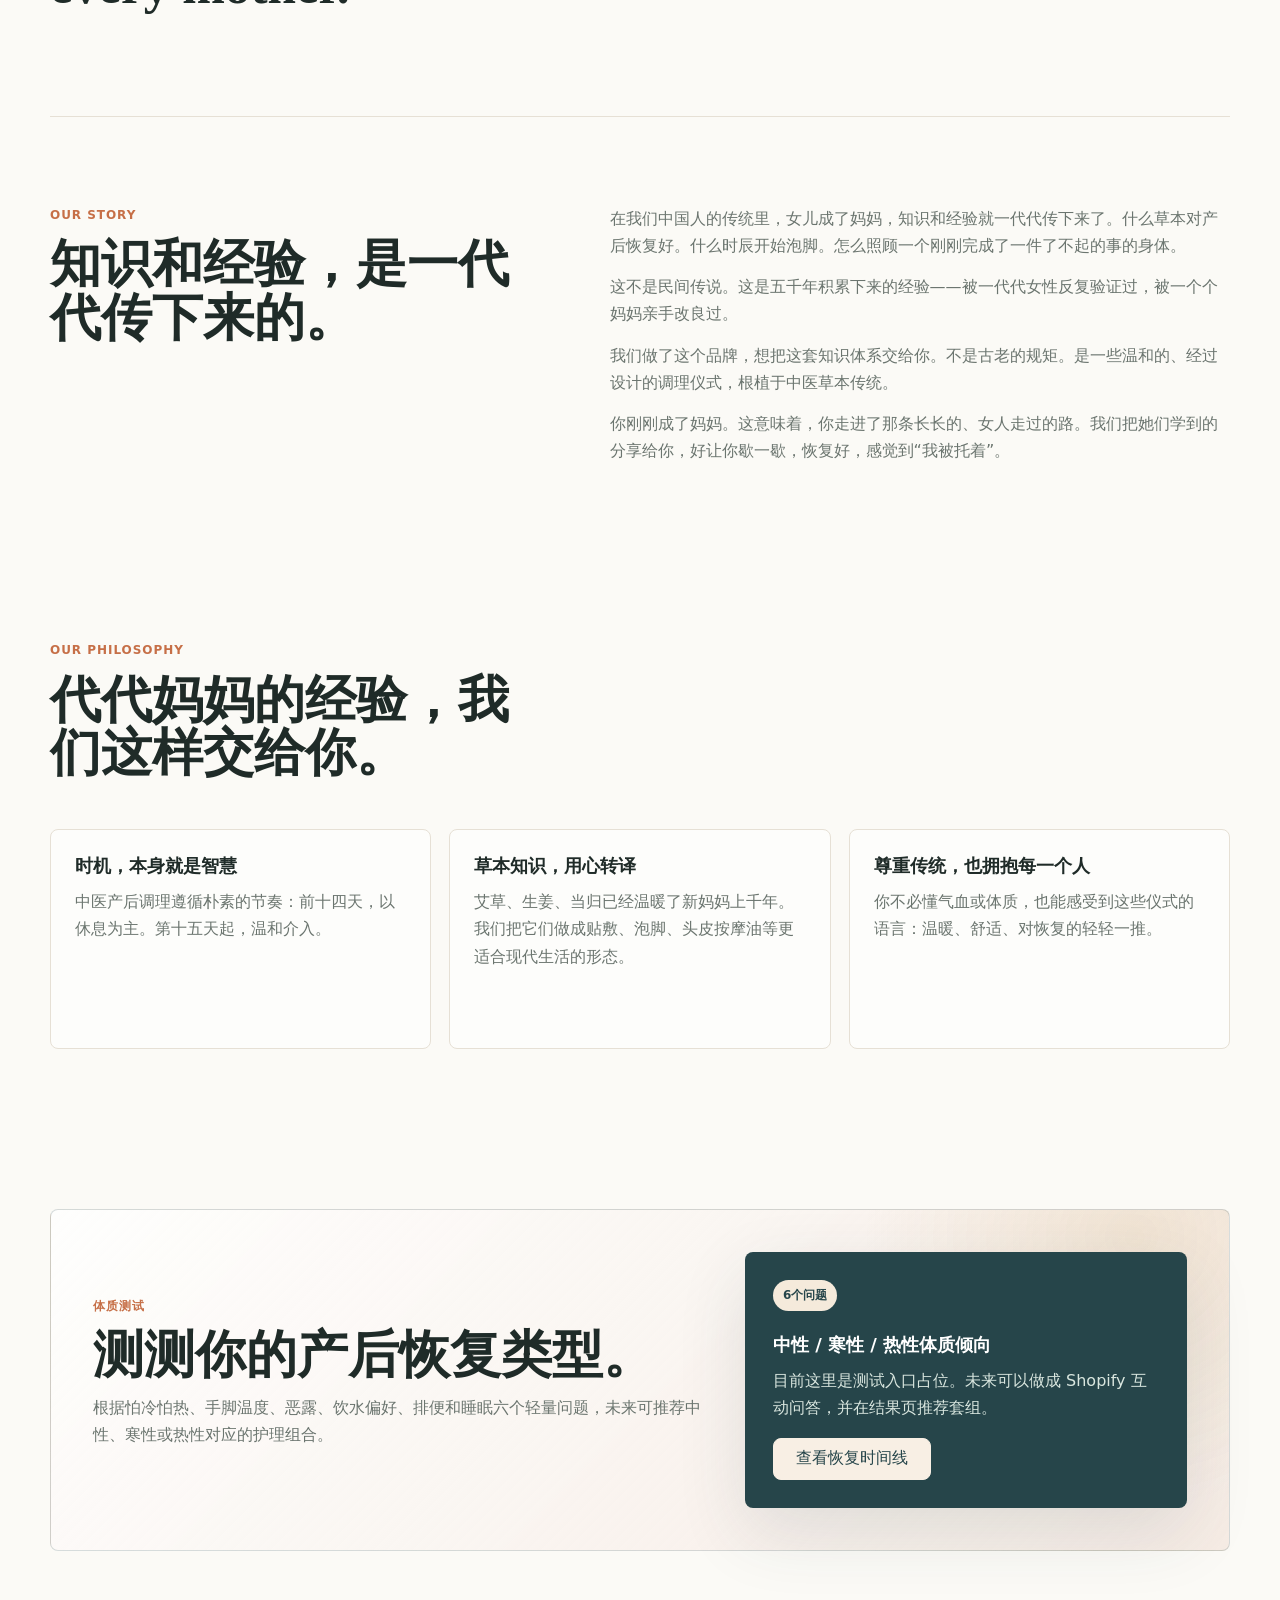
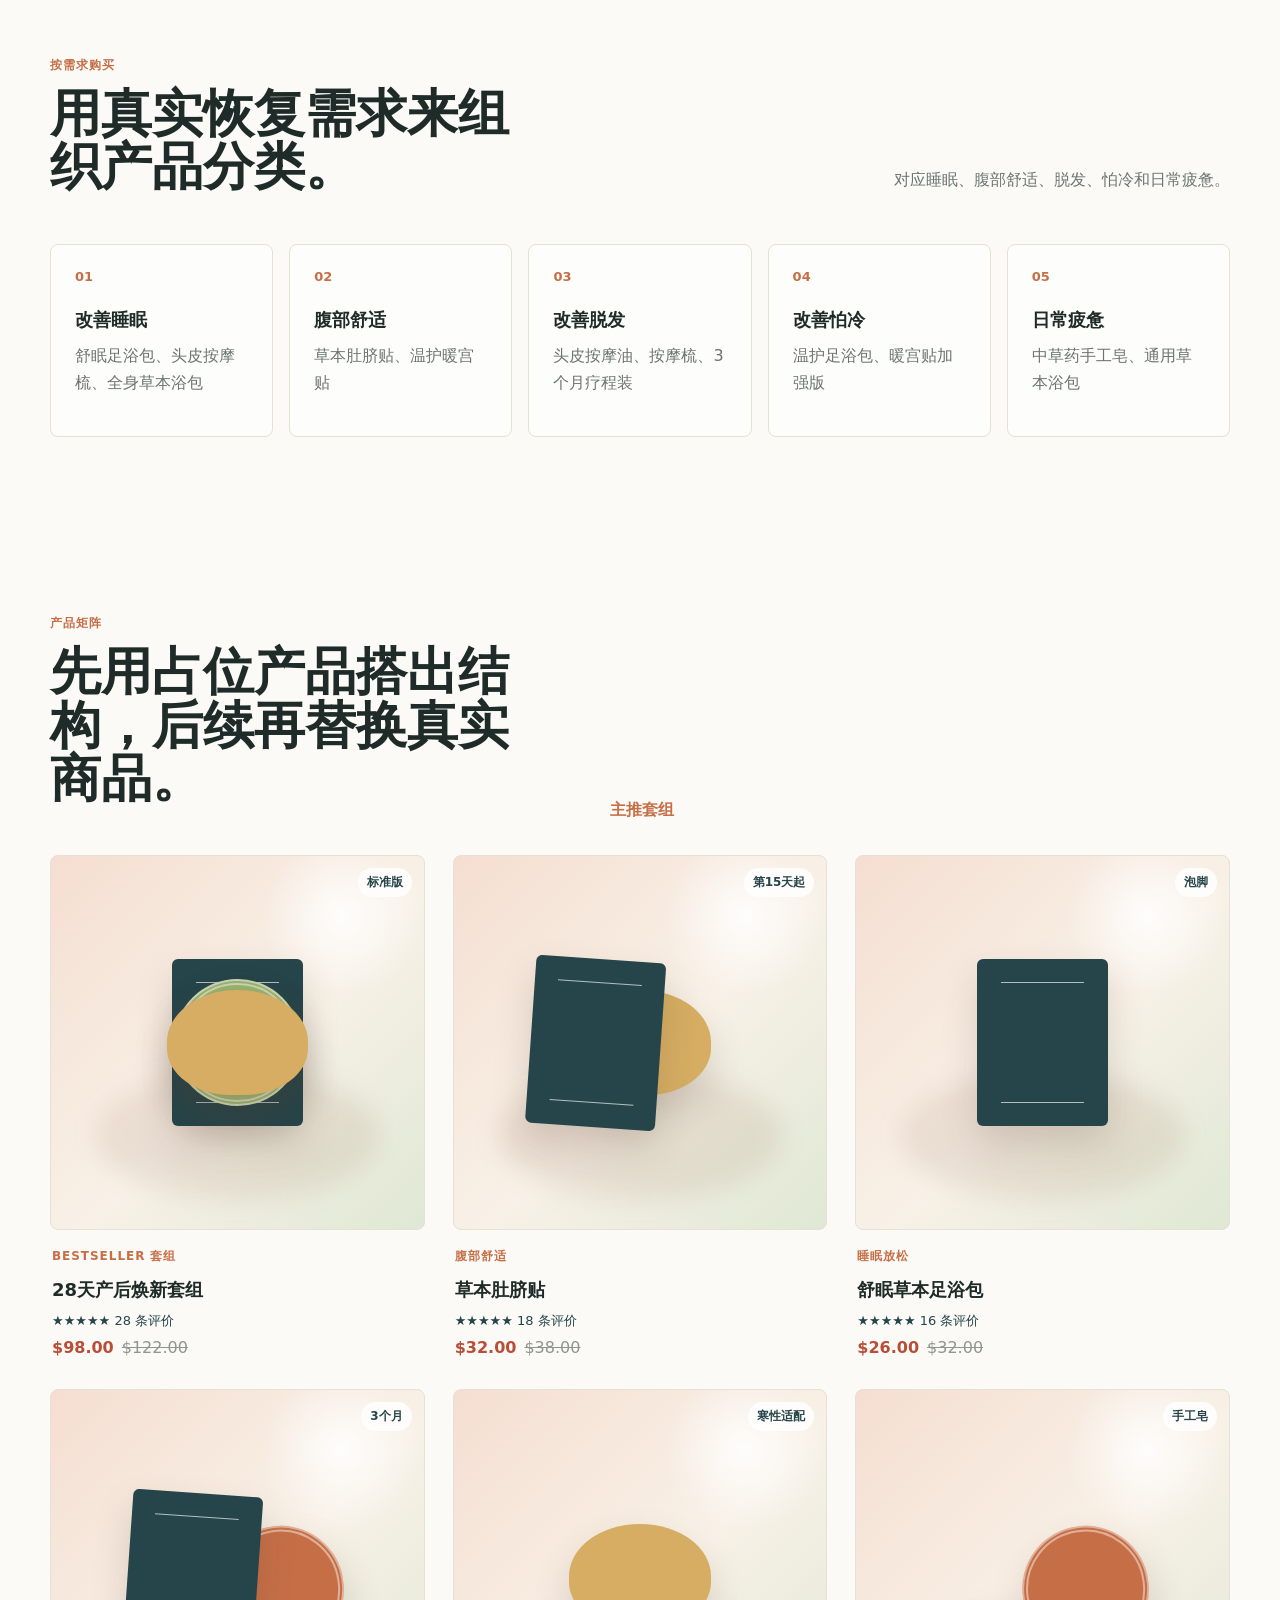
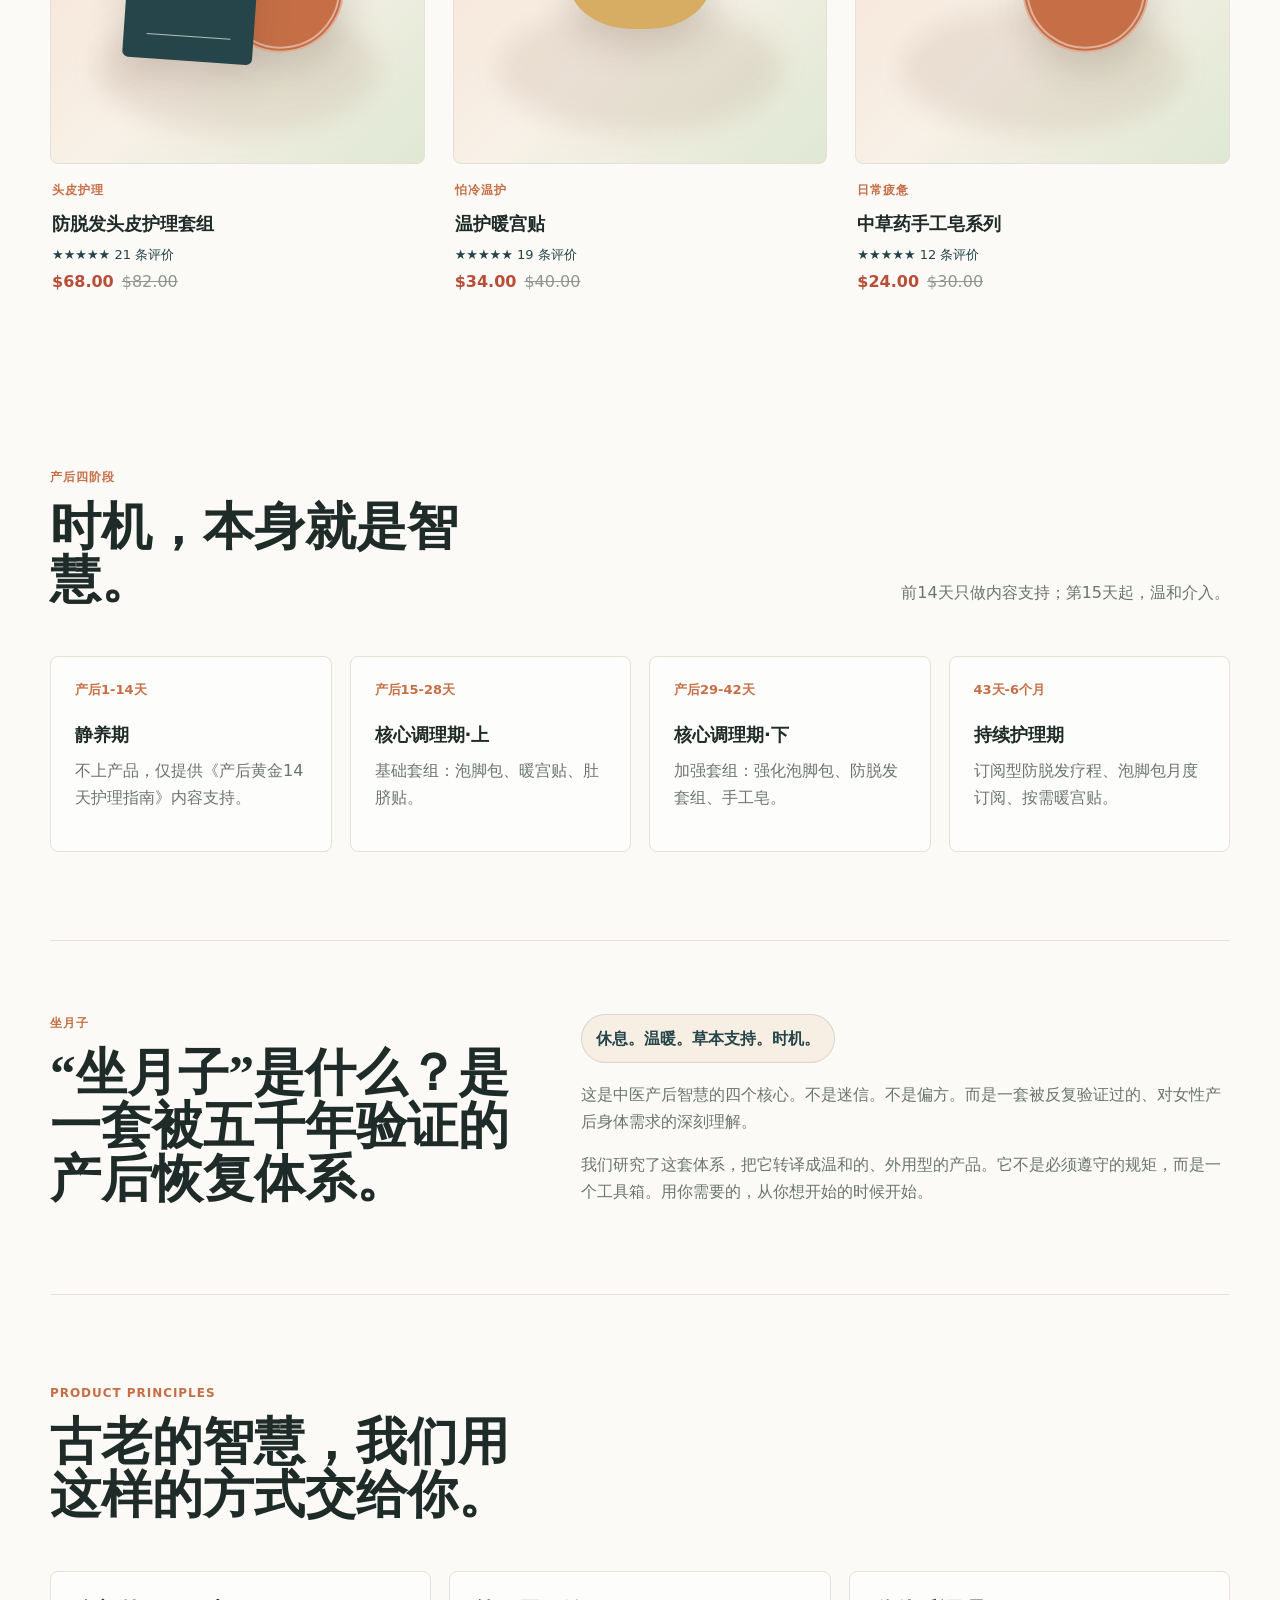
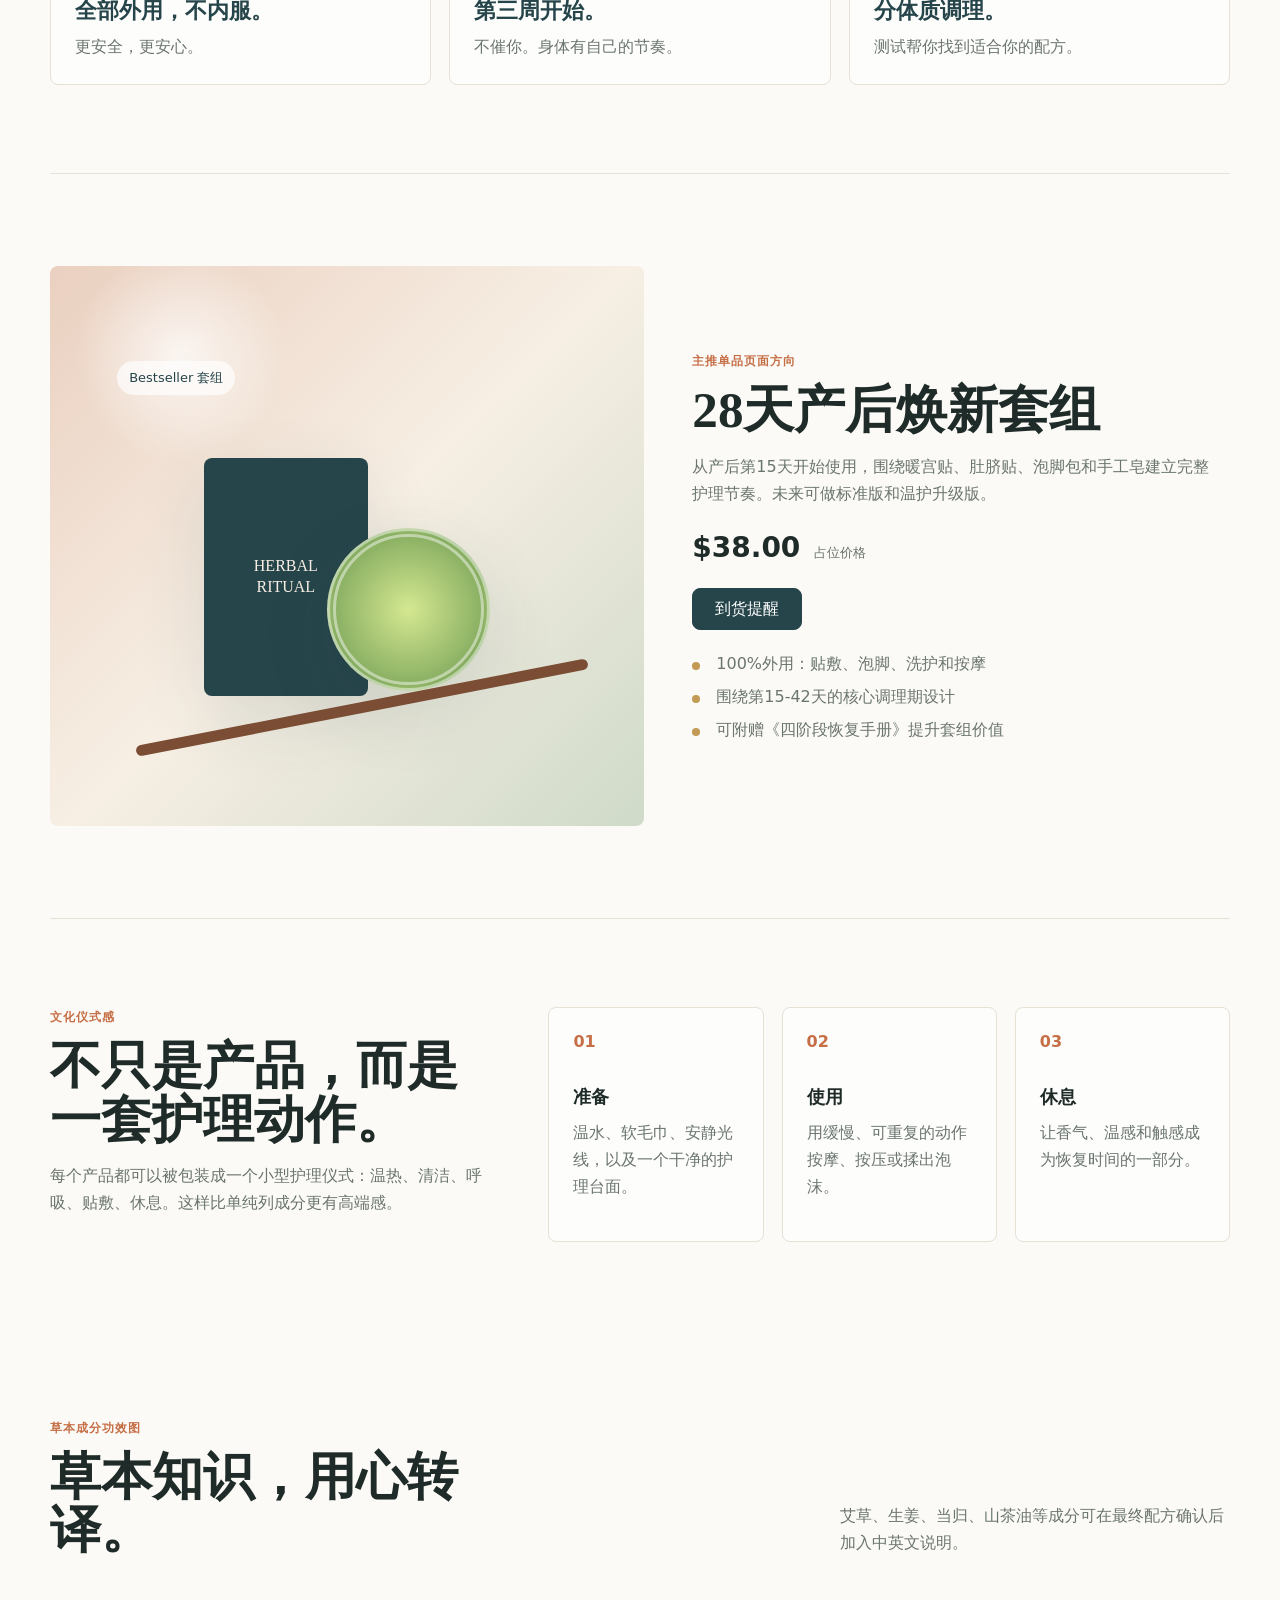
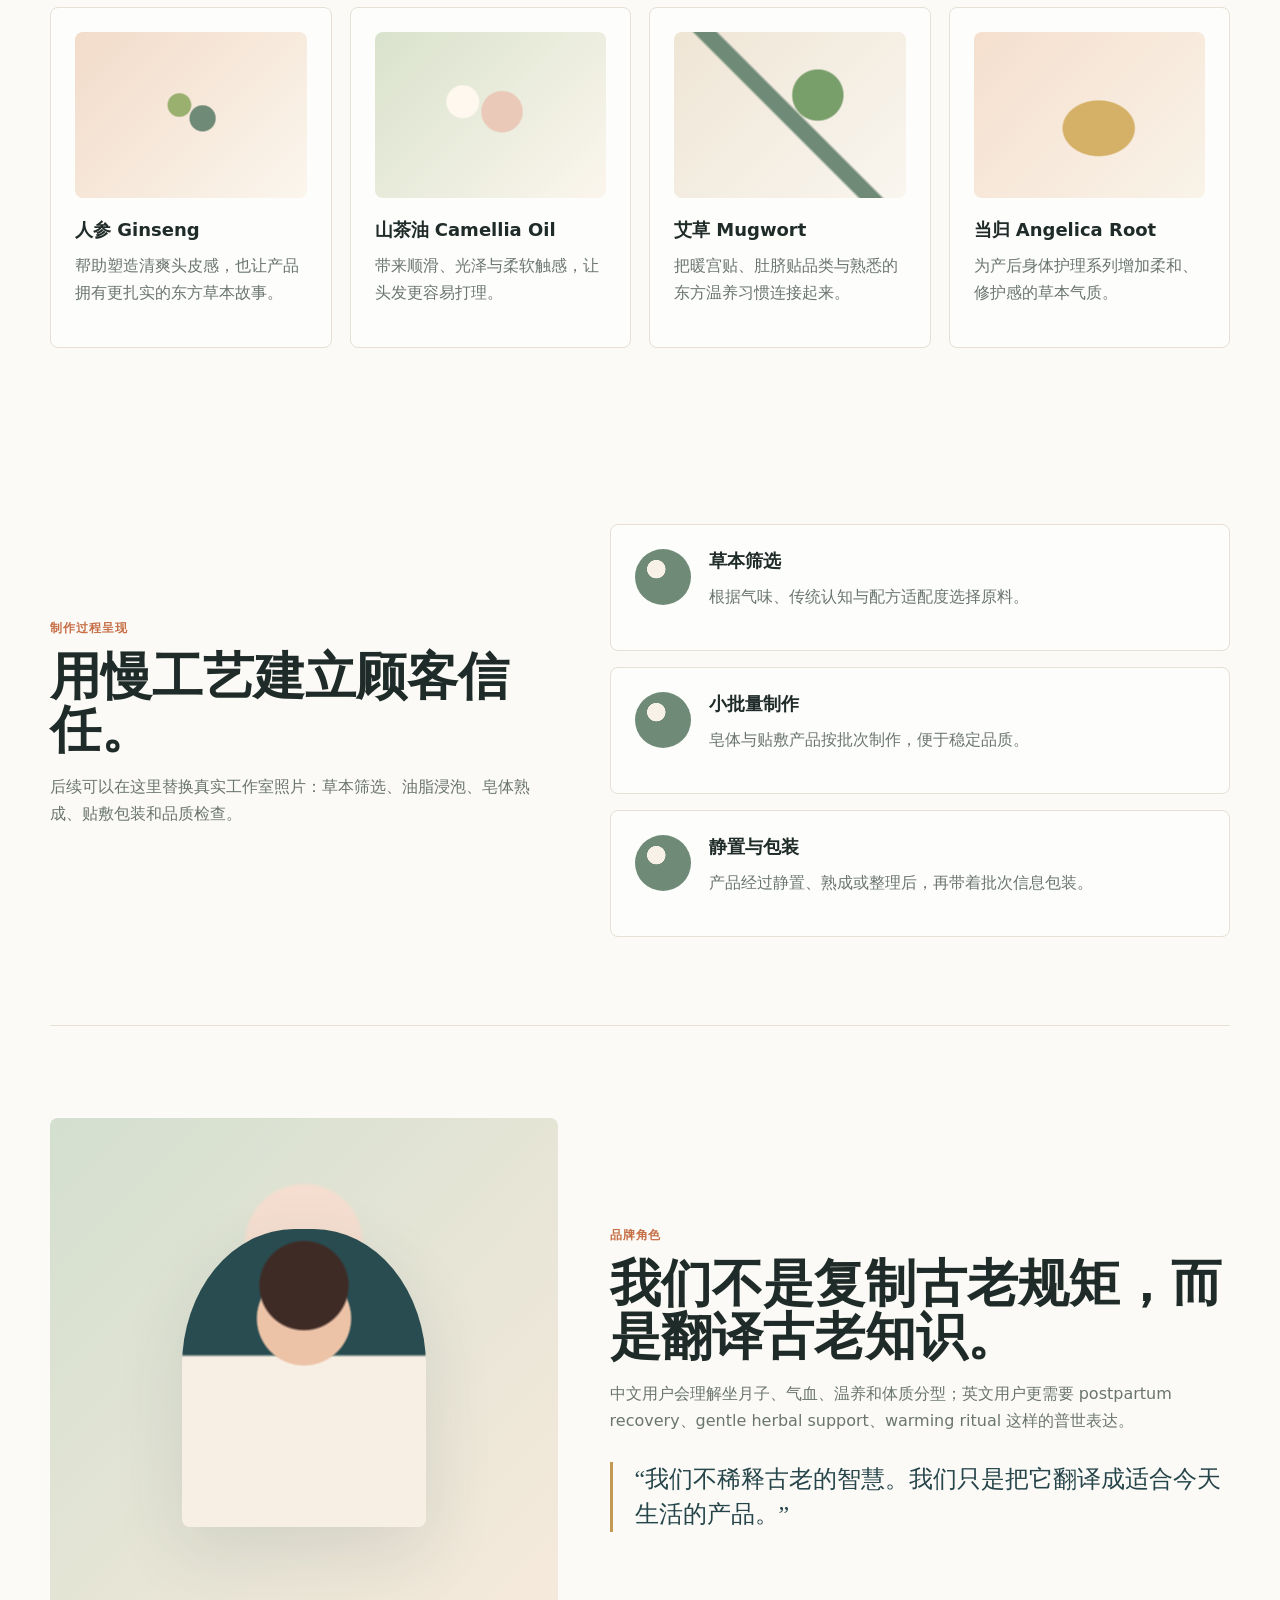
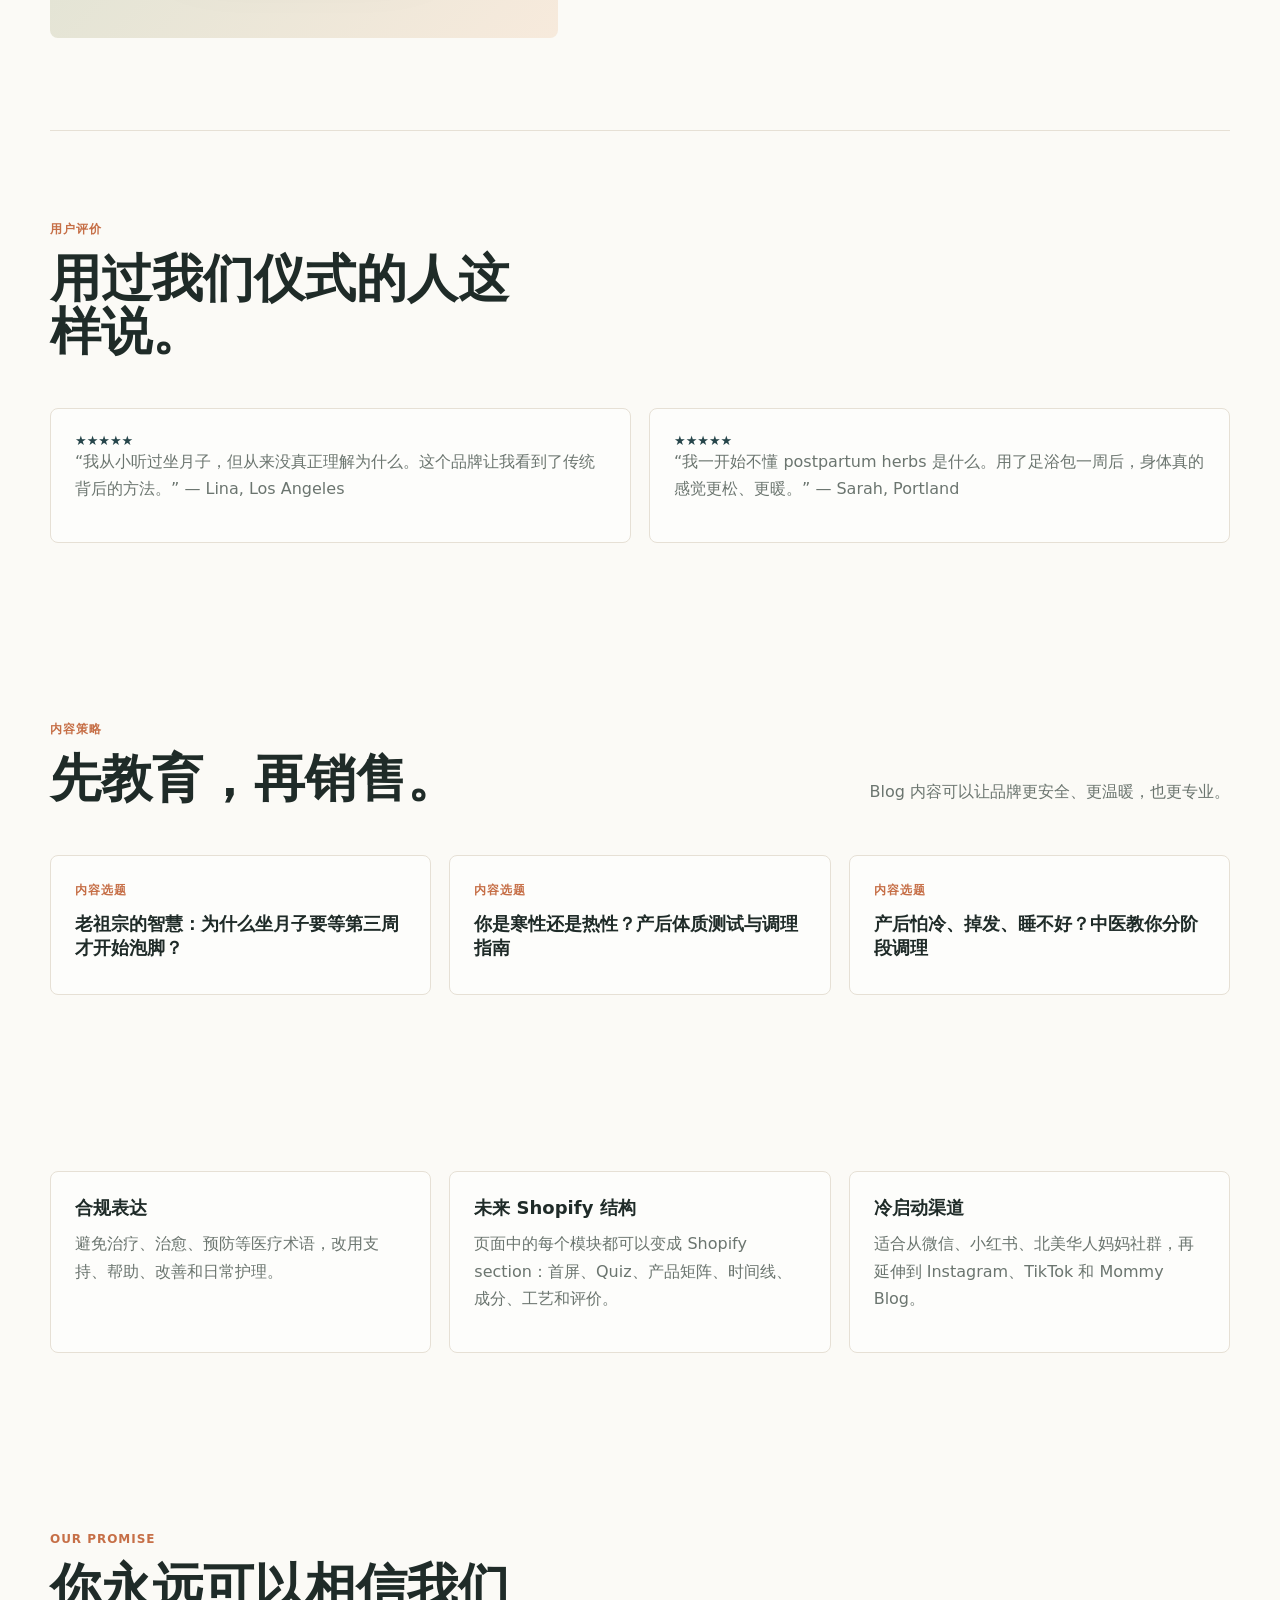
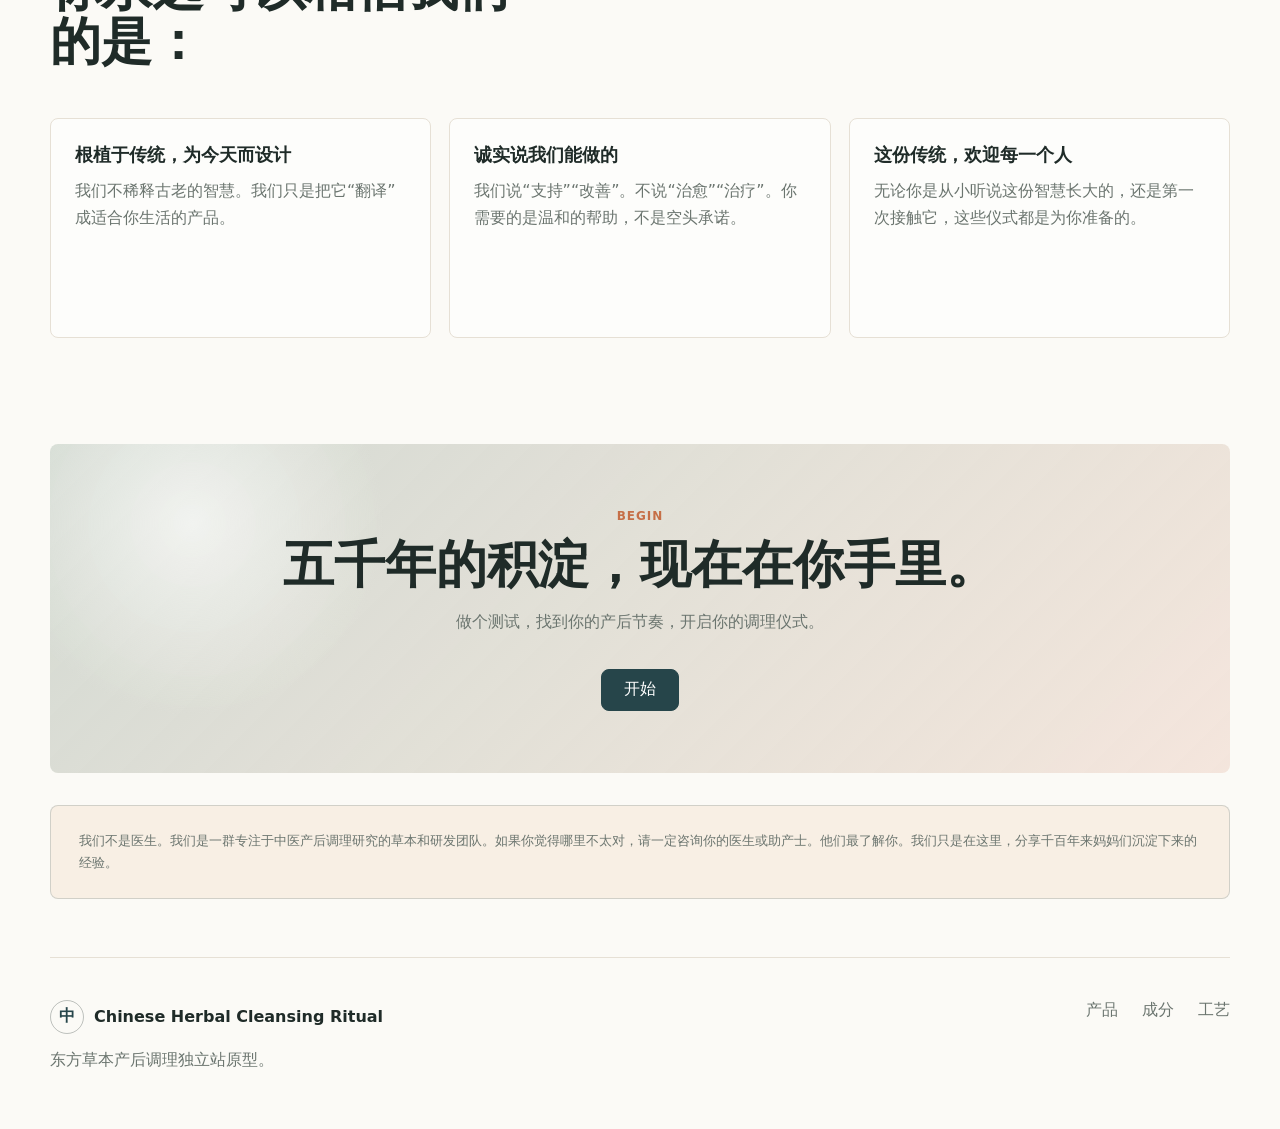
==== commit a8de7359: "Add files via upload" ====
--- a/index.html
+++ b/index.html
@@ -81,6 +81,29 @@
         </p>
       </section>
 
+      <section class="section story-welcome" aria-labelledby="welcome-title">
+        <div>
+          <p class="eyebrow" data-i18n="welcomeEyebrow">Our Story</p>
+          <h2 id="welcome-title" data-i18n="welcomeTitle">Knowledge passed from hand to hand.</h2>
+        </div>
+        <div class="story-copy">
+          <p data-i18n="welcomeOne"></p>
+          <p data-i18n="welcomeTwo"></p>
+          <p data-i18n="welcomeThree"></p>
+          <p data-i18n="welcomeFour"></p>
+        </div>
+      </section>
+
+      <section class="section" aria-labelledby="philosophy-title">
+        <div class="section-heading">
+          <div>
+            <p class="eyebrow" data-i18n="philosophyEyebrow">Our Philosophy</p>
+            <h2 id="philosophy-title" data-i18n="philosophyTitle">What generations have learned.</h2>
+          </div>
+        </div>
+        <div class="promise-grid" id="philosophyGrid"></div>
+      </section>
+
       <section class="quiz-panel" id="quiz" aria-labelledby="quiz-title">
         <div>
           <p class="eyebrow" data-i18n="quizEyebrow">Take the Quiz</p>
@@ -130,6 +153,28 @@
           <p class="heading-note" data-i18n="timelineNote">The first 14 days are education-only, respecting the body's natural early recovery.</p>
         </div>
         <div class="timeline-grid" id="timelineGrid"></div>
+      </section>
+
+      <section class="wisdom-section" aria-labelledby="wisdom-title">
+        <div>
+          <p class="eyebrow" data-i18n="wisdomEyebrow">Sitting the Month</p>
+          <h2 id="wisdom-title" data-i18n="wisdomTitle">A 5,000-year-old system of postpartum care.</h2>
+        </div>
+        <div>
+          <p class="wisdom-pill" data-i18n="wisdomPill">Rest. Warmth. Herbal support. Timing.</p>
+          <p data-i18n="wisdomBodyOne"></p>
+          <p data-i18n="wisdomBodyTwo"></p>
+        </div>
+      </section>
+
+      <section class="section principles-section" aria-labelledby="principles-title">
+        <div class="section-heading">
+          <div>
+            <p class="eyebrow" data-i18n="principlesEyebrow">Product Principles</p>
+            <h2 id="principles-title" data-i18n="principlesTitle">Ancient wisdom, modern rituals.</h2>
+          </div>
+        </div>
+        <div class="principle-list" id="principleList"></div>
       </section>
 
       <section class="featured-product" id="featured" aria-labelledby="featured-title">
@@ -300,6 +345,23 @@
           <p data-i18n="detailThreeBody">后续 Blog 可以写产后洗头护理、草本沐浴文化、手工皂保存方式等主题。
           </p>
         </article>
+      </section>
+
+      <section class="section" aria-labelledby="promise-title">
+        <div class="section-heading">
+          <div>
+            <p class="eyebrow" data-i18n="promiseEyebrow">Our Promise</p>
+            <h2 id="promise-title" data-i18n="promiseTitle">What you can always count on from us.</h2>
+          </div>
+        </div>
+        <div class="promise-grid" id="promiseGrid"></div>
+      </section>
+
+      <section class="final-cta" aria-labelledby="final-cta-title">
+        <p class="eyebrow" data-i18n="finalEyebrow">Begin</p>
+        <h2 id="final-cta-title" data-i18n="finalTitle">Thousands of years of knowledge. Now in your hands.</h2>
+        <p data-i18n="finalBody">Take our quiz. Find your postpartum rhythm. Start your rituals.</p>
+        <a class="primary-link" href="#quiz" data-i18n="finalCta">Begin</a>
       </section>
 
       <section class="disclaimer" aria-label="Medical disclaimer">
--- a/styles.css
+++ b/styles.css
@@ -65,6 +65,8 @@
 .section,
 .quiz-panel,
 .disclaimer,
+.wisdom-section,
+.final-cta,
 .featured-product,
 .founder {
   width: min(1180px, calc(100% - 36px));
@@ -443,6 +445,7 @@
 }
 
 .intro-grid,
+.story-welcome,
 .section-heading,
 .process,
 .founder,
@@ -464,13 +467,35 @@
   justify-self: end;
 }
 
+.story-welcome {
+  border-top: 1px solid var(--line);
+}
+
+.story-copy {
+  display: grid;
+  gap: 14px;
+}
+
+.story-copy p {
+  margin: 0;
+}
+
 .benefit-grid {
   display: grid;
   grid-template-columns: repeat(5, minmax(0, 1fr));
   gap: 16px;
 }
 
+.promise-grid,
+.principle-list {
+  display: grid;
+  grid-template-columns: repeat(3, minmax(0, 1fr));
+  gap: 18px;
+}
+
 .benefit-card,
+.promise-grid article,
+.principle-list article,
 .timeline-grid article,
 .review-grid article,
 .blog-grid article {
@@ -487,6 +512,27 @@
   color: var(--clay);
   font-size: 13px;
   font-weight: 820;
+}
+
+.promise-grid article {
+  min-height: 220px;
+}
+
+.principle-list article {
+  display: grid;
+  gap: 8px;
+}
+
+.principle-list strong {
+  color: var(--deep);
+  font-size: 22px;
+  font-family: Georgia, "Times New Roman", serif;
+  font-weight: 640;
+}
+
+.principle-list span {
+  color: var(--muted);
+  line-height: 1.6;
 }
 
 .product-grid {
@@ -876,6 +922,52 @@
   gap: 18px;
 }
 
+.wisdom-section {
+  display: grid;
+  grid-template-columns: minmax(0, 0.85fr) minmax(0, 1.15fr);
+  gap: 52px;
+  align-items: center;
+  padding: 72px 0;
+  border-top: 1px solid var(--line);
+  border-bottom: 1px solid var(--line);
+}
+
+.wisdom-pill {
+  display: inline-flex;
+  margin-bottom: 18px;
+  padding: 10px 14px;
+  color: var(--deep);
+  background: #f8efe4;
+  border: 1px solid rgba(38, 69, 74, 0.14);
+  border-radius: 999px;
+  font-weight: 800;
+}
+
+.final-cta {
+  margin-top: 18px;
+  margin-bottom: 32px;
+  padding: 62px;
+  text-align: center;
+  border-radius: var(--radius);
+  background:
+    radial-gradient(circle at 12% 24%, rgba(255, 255, 255, 0.64), transparent 18%),
+    linear-gradient(135deg, rgba(111, 139, 119, 0.28), rgba(234, 201, 185, 0.42));
+}
+
+.final-cta h2 {
+  max-width: 780px;
+  margin-inline: auto;
+}
+
+.final-cta p:not(.eyebrow) {
+  max-width: 560px;
+  margin-inline: auto;
+}
+
+.final-cta .primary-link {
+  margin-top: 18px;
+}
+
 .review-grid,
 .blog-grid {
   grid-template-columns: repeat(2, minmax(0, 1fr));
@@ -949,6 +1041,8 @@
   .founder,
   .footer,
   .quiz-panel,
+  .wisdom-section,
+  .story-welcome,
   .ritual-band {
     grid-template-columns: 1fr;
   }
@@ -970,6 +1064,8 @@
   .ingredient-grid,
   .detail-grid,
   .benefit-grid,
+  .promise-grid,
+  .principle-list,
   .timeline-grid,
   .review-grid,
   .blog-grid {
@@ -1018,6 +1114,8 @@
   .ingredient-grid,
   .detail-grid,
   .benefit-grid,
+  .promise-grid,
+  .principle-list,
   .timeline-grid,
   .review-grid,
   .blog-grid {
@@ -1028,6 +1126,10 @@
     padding: 28px;
   }
 
+  .final-cta {
+    padding: 34px 22px;
+  }
+
   .featured-media,
   .founder-portrait {
     min-height: 420px;
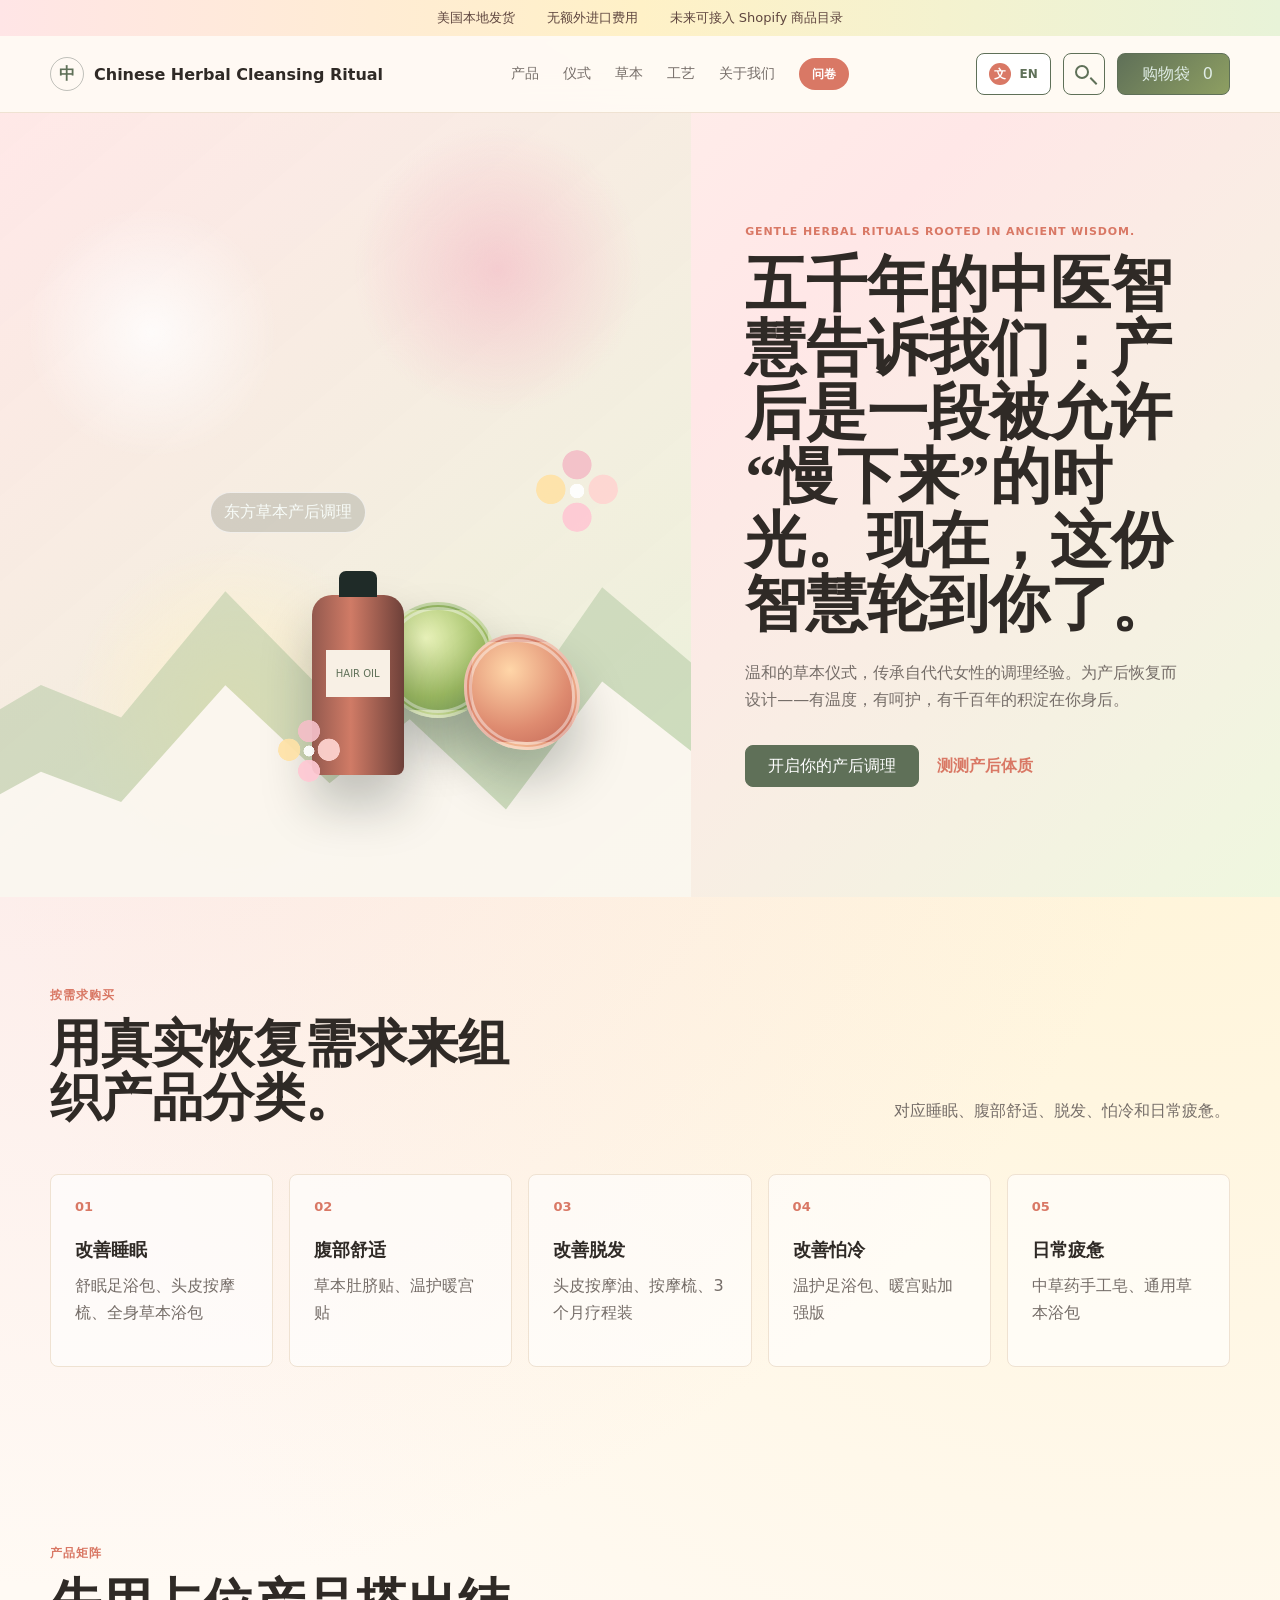
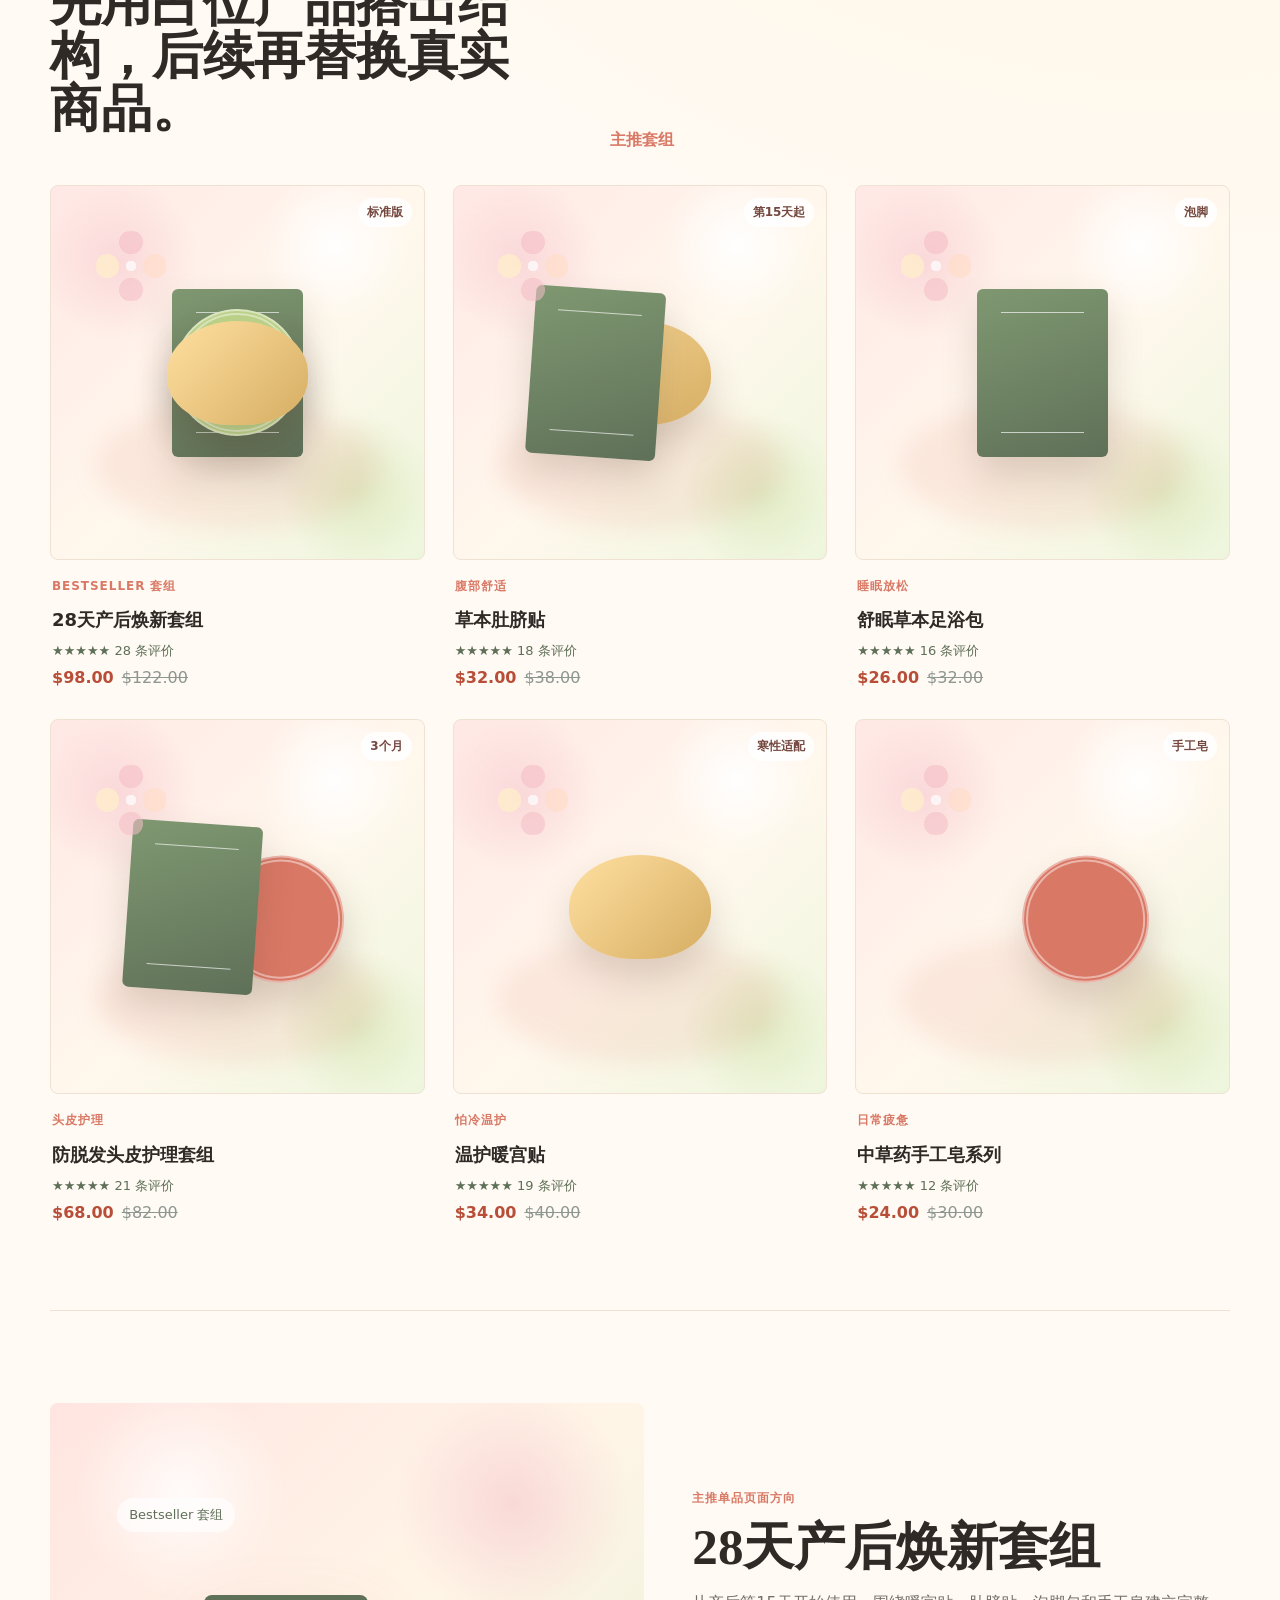
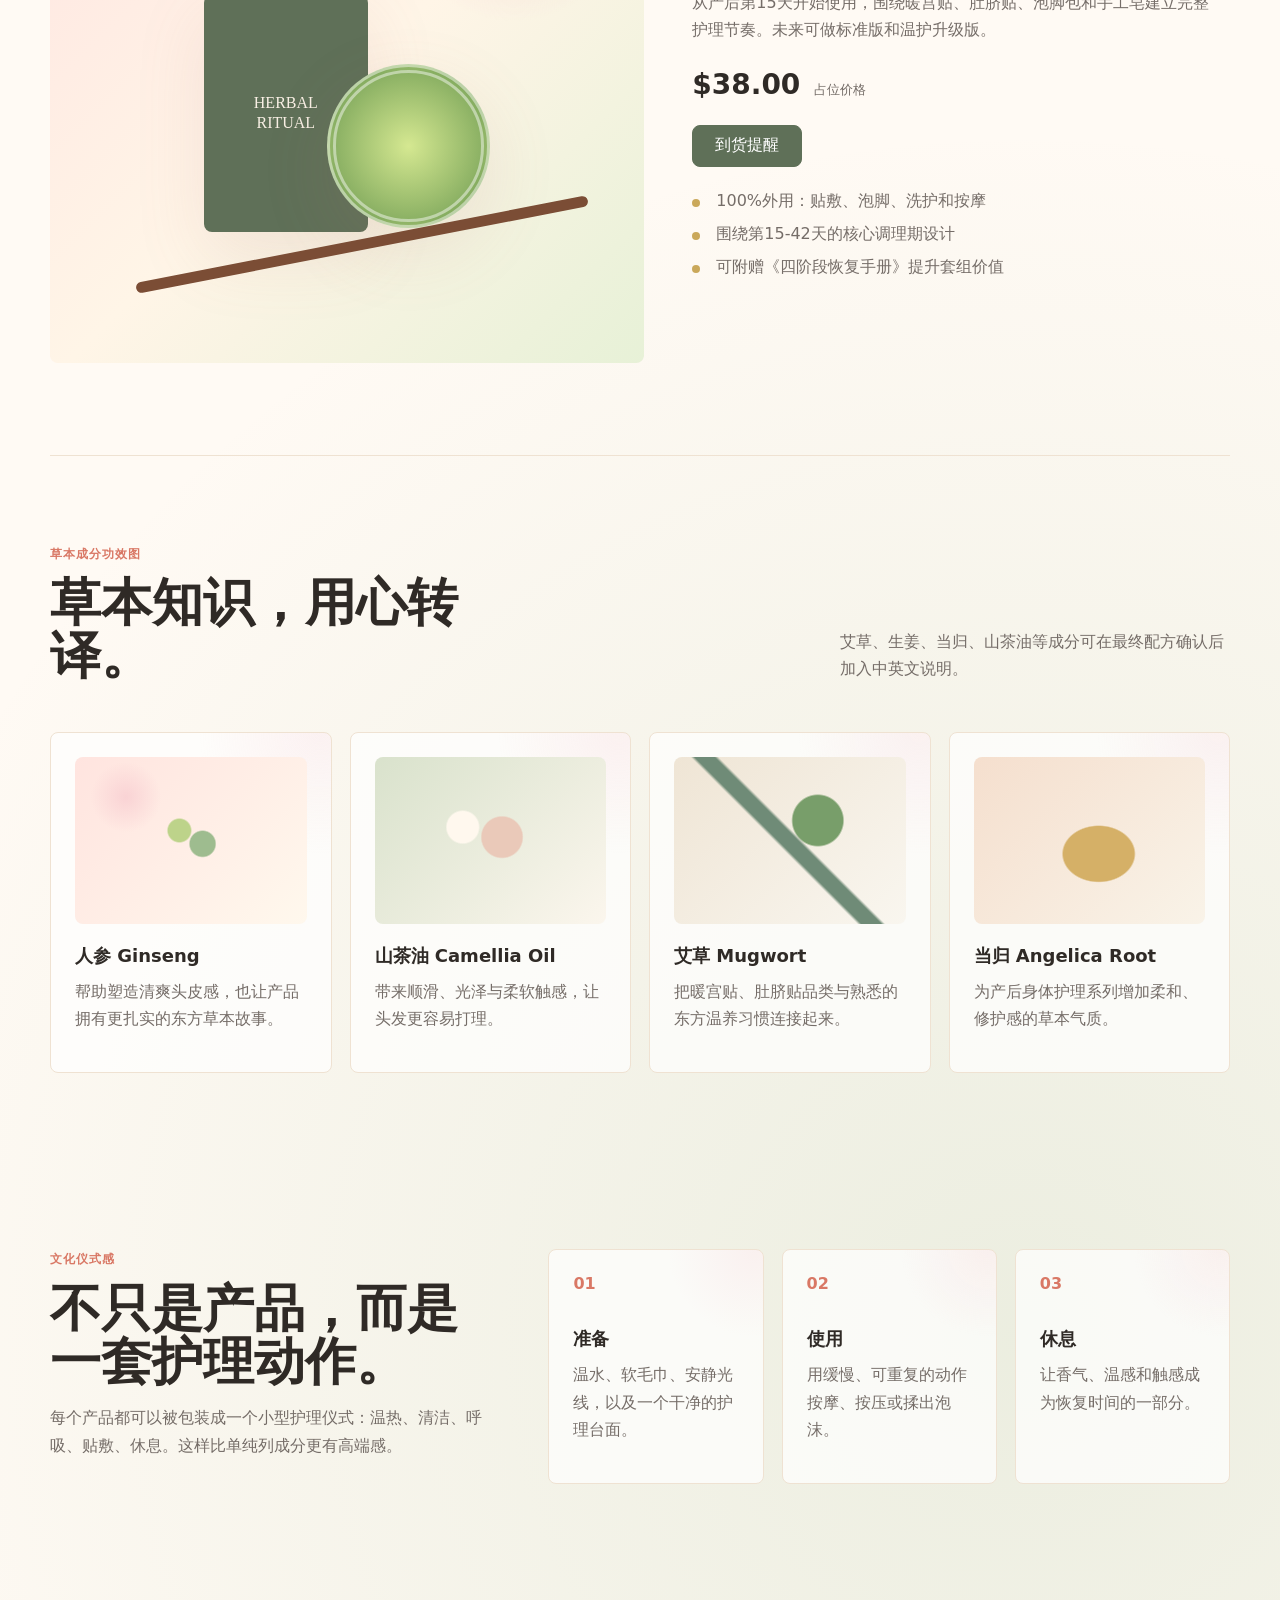
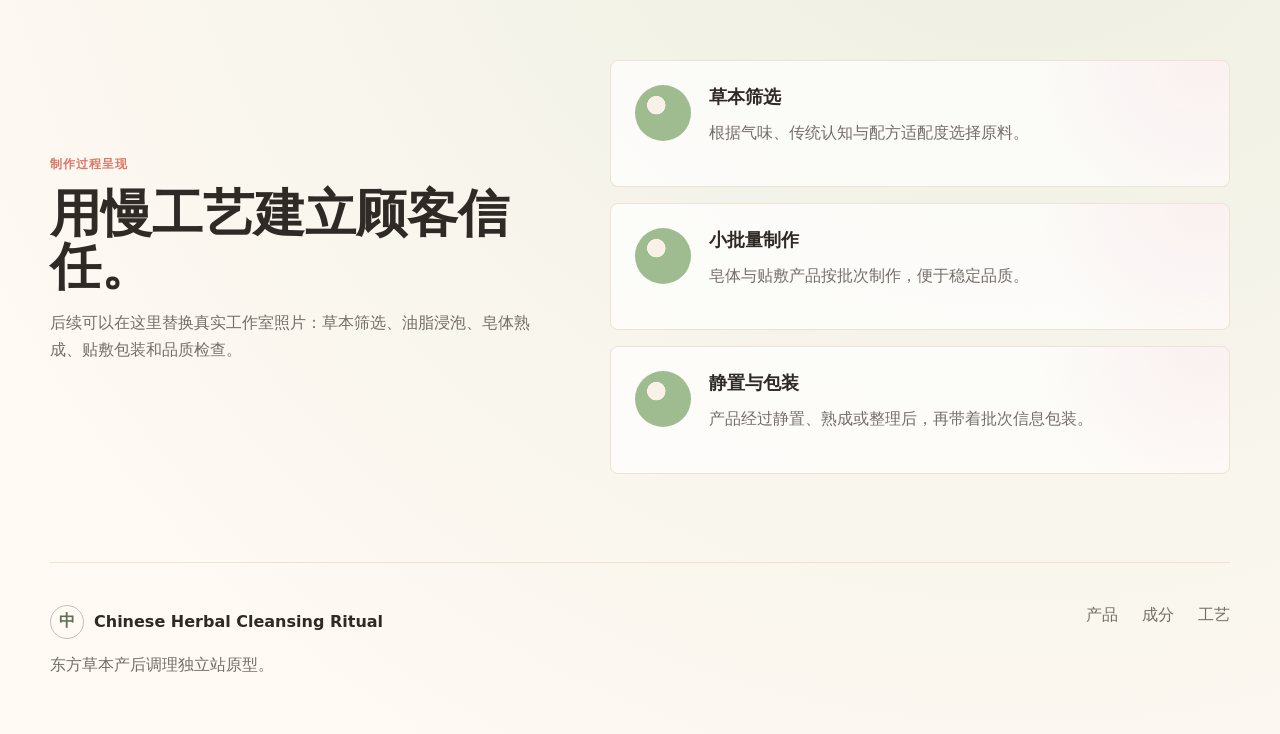
==== commit 9a0082f1: "Add files via upload" ====
--- a/index.html
+++ b/index.html
@@ -24,11 +24,13 @@
         </a>
         <div class="nav-links">
           <a href="#shop" data-i18n="navShop">产品</a>
-          <a href="#quiz" data-i18n="navQuiz">测试</a>
           <a href="#ritual" data-i18n="navRitual">仪式</a>
           <a href="#ingredients" data-i18n="navHerbs">草本</a>
           <a href="#process" data-i18n="navProcess">工艺</a>
-          <a href="#story" data-i18n="navStory">故事</a>
+          <a href="about.html" data-i18n="navStory">关于我们</a>
+          <a class="survey-nav-link" href="survey.html" target="_blank" rel="noopener" aria-label="Open postpartum survey" data-i18n-title="surveyIconLabel">
+            <span data-i18n="navSurvey">Survey</span>
+          </a>
         </div>
         <div class="nav-actions">
           <button class="language-button" type="button" id="languageToggle" aria-label="Switch language">
@@ -64,60 +66,8 @@
           </p>
           <div class="hero-actions">
             <a class="primary-link" href="#shop" data-i18n="heroPrimary">查看产品矩阵</a>
-            <a class="text-link" href="#quiz" data-i18n="heroSecondary">测测产后体质</a>
-          </div>
-        </div>
-      </section>
-
-      <section class="section intro-grid" aria-label="Brand positioning">
-        <div>
-          <p class="eyebrow" data-i18n="introEyebrow">品牌方向</p>
-          <h2 data-i18n="introTitle">讲东方草本的美感，不做过度医疗承诺。</h2>
-        </div>
-        <p data-i18n="introBody">
-          The language focuses on ritual, comfort, scalp balance, warmth, and daily care. Product
-          claims are written in a Shopify-friendly way so they can later be refined for advertising
-          and compliance.
-        </p>
-      </section>
-
-      <section class="section story-welcome" aria-labelledby="welcome-title">
-        <div>
-          <p class="eyebrow" data-i18n="welcomeEyebrow">Our Story</p>
-          <h2 id="welcome-title" data-i18n="welcomeTitle">Knowledge passed from hand to hand.</h2>
-        </div>
-        <div class="story-copy">
-          <p data-i18n="welcomeOne"></p>
-          <p data-i18n="welcomeTwo"></p>
-          <p data-i18n="welcomeThree"></p>
-          <p data-i18n="welcomeFour"></p>
-        </div>
-      </section>
-
-      <section class="section" aria-labelledby="philosophy-title">
-        <div class="section-heading">
-          <div>
-            <p class="eyebrow" data-i18n="philosophyEyebrow">Our Philosophy</p>
-            <h2 id="philosophy-title" data-i18n="philosophyTitle">What generations have learned.</h2>
-          </div>
-        </div>
-        <div class="promise-grid" id="philosophyGrid"></div>
-      </section>
-
-      <section class="quiz-panel" id="quiz" aria-labelledby="quiz-title">
-        <div>
-          <p class="eyebrow" data-i18n="quizEyebrow">Take the Quiz</p>
-          <h2 id="quiz-title" data-i18n="quizTitle">Discover your postpartum recovery style.</h2>
-          <p data-i18n="quizBody">
-            A gentle quiz based on cold, heat, sleep, lochia, thirst, and digestion signals. Future
-            results can recommend a neutral, warming, or simplified ritual set.
-          </p>
-        </div>
-        <div class="quiz-card">
-          <span data-i18n="quizBadge">6 questions</span>
-          <h3 data-i18n="quizCardTitle">Neutral / Cold / Heat body tendency</h3>
-          <p data-i18n="quizCardBody">For now this is a CTA placeholder. Later it can become an interactive Shopify quiz.</p>
-          <a class="primary-link" href="#timeline" data-i18n="quizCta">View recovery timeline</a>
+            <a class="text-link" href="survey.html" target="_blank" rel="noopener" data-i18n="heroSecondary">测测产后体质</a>
+          </div>
         </div>
       </section>
 
@@ -142,39 +92,6 @@
         </div>
 
         <div class="product-grid" id="productGrid"></div>
-      </section>
-
-      <section class="section timeline-section" id="timeline" aria-labelledby="timeline-title">
-        <div class="section-heading">
-          <div>
-            <p class="eyebrow" data-i18n="timelineEyebrow">Postpartum timeline</p>
-            <h2 id="timeline-title" data-i18n="timelineTitle">Products begin from day 15.</h2>
-          </div>
-          <p class="heading-note" data-i18n="timelineNote">The first 14 days are education-only, respecting the body's natural early recovery.</p>
-        </div>
-        <div class="timeline-grid" id="timelineGrid"></div>
-      </section>
-
-      <section class="wisdom-section" aria-labelledby="wisdom-title">
-        <div>
-          <p class="eyebrow" data-i18n="wisdomEyebrow">Sitting the Month</p>
-          <h2 id="wisdom-title" data-i18n="wisdomTitle">A 5,000-year-old system of postpartum care.</h2>
-        </div>
-        <div>
-          <p class="wisdom-pill" data-i18n="wisdomPill">Rest. Warmth. Herbal support. Timing.</p>
-          <p data-i18n="wisdomBodyOne"></p>
-          <p data-i18n="wisdomBodyTwo"></p>
-        </div>
-      </section>
-
-      <section class="section principles-section" aria-labelledby="principles-title">
-        <div class="section-heading">
-          <div>
-            <p class="eyebrow" data-i18n="principlesEyebrow">Product Principles</p>
-            <h2 id="principles-title" data-i18n="principlesTitle">Ancient wisdom, modern rituals.</h2>
-          </div>
-        </div>
-        <div class="principle-list" id="principleList"></div>
       </section>
 
       <section class="featured-product" id="featured" aria-labelledby="featured-title">
@@ -294,83 +211,6 @@
         </div>
       </section>
 
-      <section class="founder" id="story" aria-labelledby="story-title">
-        <div class="founder-portrait" aria-hidden="true">
-          <span></span>
-        </div>
-        <div>
-          <p class="eyebrow" data-i18n="founderEyebrow">主理人故事</p>
-          <h2 id="story-title" data-i18n="founderTitle">为海外高知华人妈妈打造的东方草本护理。</h2>
-          <p data-i18n="founderBody">
-            The founder voice can blend English trust signals with Chinese cultural memory: gentle
-            postpartum routines, herbal knowledge from family, and modern beauty standards.
-          </p>
-          <blockquote data-i18n="founderQuote">“我希望每一件产品，都像一张来自家里的护理便签，被翻译成我们当下生活也能使用的方式。”</blockquote>
-        </div>
-      </section>
-
-      <section class="section testimonials" aria-labelledby="reviews-title">
-        <div class="section-heading">
-          <div>
-            <p class="eyebrow" data-i18n="reviewsEyebrow">Customer trust</p>
-            <h2 id="reviews-title" data-i18n="reviewsTitle">Bilingual reviews for two audiences.</h2>
-          </div>
-        </div>
-        <div class="review-grid" id="reviewGrid"></div>
-      </section>
-
-      <section class="section blog-preview" aria-labelledby="blog-title">
-        <div class="section-heading">
-          <div>
-            <p class="eyebrow" data-i18n="blogEyebrow">Content strategy</p>
-            <h2 id="blog-title" data-i18n="blogTitle">Education before selling.</h2>
-          </div>
-          <p class="heading-note" data-i18n="blogNote">Blog content can make the brand feel safer, warmer, and more expert.</p>
-        </div>
-        <div class="blog-grid" id="blogGrid"></div>
-      </section>
-
-      <section class="section detail-grid" aria-label="Store details">
-        <article>
-          <h3 data-i18n="detailOneTitle">信任细节</h3>
-          <p data-i18n="detailOneBody">预留评价、发货标识、批次编号和成分透明说明的位置。</p>
-        </article>
-        <article>
-          <h3 data-i18n="detailTwoTitle">未来 Shopify 结构</h3>
-          <p data-i18n="detailTwoBody">页面中的每个模块都可以变成 Shopify section：首屏、集合网格、产品故事、成分、工艺和评价。
-          </p>
-        </article>
-        <article>
-          <h3 data-i18n="detailThreeTitle">内容栏目</h3>
-          <p data-i18n="detailThreeBody">后续 Blog 可以写产后洗头护理、草本沐浴文化、手工皂保存方式等主题。
-          </p>
-        </article>
-      </section>
-
-      <section class="section" aria-labelledby="promise-title">
-        <div class="section-heading">
-          <div>
-            <p class="eyebrow" data-i18n="promiseEyebrow">Our Promise</p>
-            <h2 id="promise-title" data-i18n="promiseTitle">What you can always count on from us.</h2>
-          </div>
-        </div>
-        <div class="promise-grid" id="promiseGrid"></div>
-      </section>
-
-      <section class="final-cta" aria-labelledby="final-cta-title">
-        <p class="eyebrow" data-i18n="finalEyebrow">Begin</p>
-        <h2 id="final-cta-title" data-i18n="finalTitle">Thousands of years of knowledge. Now in your hands.</h2>
-        <p data-i18n="finalBody">Take our quiz. Find your postpartum rhythm. Start your rituals.</p>
-        <a class="primary-link" href="#quiz" data-i18n="finalCta">Begin</a>
-      </section>
-
-      <section class="disclaimer" aria-label="Medical disclaimer">
-        <p data-i18n="disclaimerText">
-          These products are based on traditional Chinese herbal principles and are designed to provide
-          gentle, daily support. They are not intended to diagnose, treat, cure, or prevent any disease
-          or medical condition. If you have any health concerns, please consult your doctor or midwife.
-        </p>
-      </section>
     </main>
 
     <footer class="footer">
--- a/styles.css
+++ b/styles.css
@@ -1,17 +1,19 @@
 :root {
   color-scheme: light;
-  --ink: #1f2b28;
-  --muted: #6b756f;
-  --paper: #fbfaf6;
+  --ink: #2f2a26;
+  --muted: #756d68;
+  --paper: #fffaf4;
   --white: #ffffff;
-  --sage: #6f8b77;
-  --deep: #26454a;
-  --moss: #9ab06f;
-  --petal: #eac9b9;
-  --clay: #c66f47;
-  --gold: #c39a53;
-  --line: #e6e0d5;
-  --shadow: 0 24px 70px rgba(38, 69, 74, 0.12);
+  --sage: #9ebc8f;
+  --deep: #5f7058;
+  --moss: #bdd38a;
+  --petal: #f4bfc8;
+  --blush: #fde4df;
+  --lily: #fff1c7;
+  --clay: #d97865;
+  --gold: #caa85a;
+  --line: #efe2d2;
+  --shadow: 0 24px 70px rgba(180, 118, 107, 0.13);
   --radius: 8px;
   font-family:
     Inter, "Noto Sans SC", "Microsoft YaHei", ui-sans-serif, system-ui, -apple-system,
@@ -28,8 +30,29 @@
 
 body {
   margin: 0;
-  background: var(--paper);
+  background:
+    radial-gradient(circle at 8% 8%, rgba(244, 191, 200, 0.34), transparent 22%),
+    radial-gradient(circle at 92% 14%, rgba(255, 241, 199, 0.62), transparent 24%),
+    radial-gradient(circle at 80% 82%, rgba(158, 188, 143, 0.2), transparent 26%),
+    var(--paper);
   color: var(--ink);
+}
+
+main {
+  display: flex;
+  flex-direction: column;
+}
+
+body.about-page main > * {
+  order: initial;
+}
+
+body.survey-page {
+  min-height: 100vh;
+  background:
+    radial-gradient(circle at 16% 16%, rgba(234, 201, 185, 0.34), transparent 28%),
+    radial-gradient(circle at 84% 20%, rgba(154, 176, 111, 0.2), transparent 24%),
+    var(--paper);
 }
 
 a {
@@ -45,7 +68,7 @@
   position: sticky;
   top: 0;
   z-index: 10;
-  background: rgba(251, 250, 246, 0.95);
+  background: rgba(255, 250, 244, 0.94);
   border-bottom: 1px solid var(--line);
   backdrop-filter: blur(16px);
 }
@@ -55,8 +78,8 @@
   justify-content: center;
   gap: 32px;
   padding: 9px 20px;
-  color: #eff7f2;
-  background: var(--deep);
+  color: #5f463f;
+  background: linear-gradient(90deg, #ffe5e6, #fff1c7, #e8f3d8);
   font-size: 13px;
 }
 
@@ -81,6 +104,41 @@
   gap: 24px;
 }
 
+.about-nav {
+  grid-template-columns: auto minmax(0, 1fr) auto;
+}
+
+.back-home-link {
+  display: inline-flex;
+  min-height: 42px;
+  align-items: center;
+  gap: 9px;
+  padding: 0 14px;
+  border: 1px solid rgba(217, 120, 101, 0.28);
+  border-radius: 999px;
+  color: #74483f;
+  background: #fff4ed;
+  font-size: 13px;
+  font-weight: 820;
+  white-space: nowrap;
+}
+
+.back-home-link span {
+  font-size: 18px;
+  line-height: 1;
+}
+
+.about-nav-slogan {
+  margin: 0;
+  color: var(--deep);
+  font-family: Georgia, "Times New Roman", "Noto Serif SC", serif;
+  font-size: clamp(16px, 2.4vw, 24px);
+  font-weight: 640;
+  line-height: 1.25;
+  text-align: center;
+  overflow-wrap: anywhere;
+}
+
 .brand {
   display: inline-flex;
   align-items: center;
@@ -102,6 +160,7 @@
 
 .nav-links {
   display: flex;
+  align-items: center;
   gap: 24px;
   color: var(--muted);
   font-size: 14px;
@@ -110,6 +169,26 @@
 .nav-links a:hover,
 .text-link:hover {
   color: var(--deep);
+}
+
+.survey-nav-link {
+  display: inline-flex;
+  width: auto;
+  height: 32px;
+  align-items: center;
+  justify-content: center;
+  padding: 0 12px;
+  border: 1px solid rgba(217, 120, 101, 0.34);
+  border-radius: 999px;
+  color: var(--white);
+  background: var(--clay);
+  font-size: 12px;
+  font-weight: 840;
+}
+
+.survey-nav-link:hover {
+  color: var(--white);
+  transform: translateY(-1px);
 }
 
 .nav-actions {
@@ -188,7 +267,7 @@
 .bag-button {
   padding: 0 16px;
   color: var(--white);
-  background: var(--deep);
+  background: linear-gradient(135deg, var(--deep), #8e9f62);
 }
 
 .bag-button span {
@@ -199,21 +278,26 @@
 .hero {
   min-height: calc(100vh - 116px);
   display: grid;
-  grid-template-columns: minmax(0, 1.05fr) minmax(320px, 0.95fr);
+  grid-template-columns: minmax(0, 1.08fr) minmax(320px, 0.92fr);
+  grid-template-areas: "hero-image hero-text";
   align-items: center;
   position: relative;
   overflow: hidden;
-  background: #dbe8df;
+  background: linear-gradient(135deg, #fff7ef, #ffe7e7 48%, #eff7df);
 }
 
 .hero-visual {
+  grid-area: hero-image;
   min-height: calc(100vh - 116px);
   position: relative;
+  order: 0;
   overflow: hidden;
   background:
-    radial-gradient(circle at 22% 36%, rgba(255, 255, 255, 0.56), transparent 18%),
-    linear-gradient(140deg, rgba(38, 69, 74, 0.84), rgba(111, 139, 119, 0.72)),
-    linear-gradient(180deg, #b9d0cb, #f5ebe1);
+    radial-gradient(circle at 22% 28%, rgba(255, 255, 255, 0.82), transparent 16%),
+    radial-gradient(circle at 72% 20%, rgba(244, 191, 200, 0.7), transparent 18%),
+    radial-gradient(circle at 34% 76%, rgba(255, 241, 199, 0.78), transparent 22%),
+    linear-gradient(140deg, rgba(255, 231, 231, 0.94), rgba(232, 243, 216, 0.88)),
+    linear-gradient(180deg, #fff8ed, #f8eadf);
 }
 
 .mountain-layer {
@@ -225,13 +309,13 @@
 }
 
 .layer-one {
-  background: rgba(31, 54, 52, 0.8);
+  background: rgba(158, 188, 143, 0.5);
 }
 
 .layer-two {
   bottom: -9%;
   height: 48%;
-  background: rgba(242, 238, 224, 0.86);
+  background: rgba(255, 250, 244, 0.9);
   opacity: 1;
 }
 
@@ -242,6 +326,35 @@
   width: min(420px, 62%);
   aspect-ratio: 1 / 0.84;
   border-radius: 50% 50% 8px 8px;
+}
+
+.hero-product::before,
+.hero-product::after {
+  position: absolute;
+  content: "";
+  display: block;
+  border-radius: 50%;
+  background:
+    radial-gradient(circle at 50% 50%, #fff 0 12%, transparent 13%),
+    radial-gradient(circle at 50% 18%, var(--petal) 0 18%, transparent 19%),
+    radial-gradient(circle at 82% 48%, #ffd5d1 0 18%, transparent 19%),
+    radial-gradient(circle at 50% 82%, #ffc9d4 0 18%, transparent 19%),
+    radial-gradient(circle at 18% 48%, #ffe2a7 0 18%, transparent 19%);
+  opacity: 0.92;
+}
+
+.hero-product::before {
+  width: 82px;
+  height: 82px;
+  right: 1%;
+  top: 0;
+}
+
+.hero-product::after {
+  width: 62px;
+  height: 62px;
+  left: 18%;
+  bottom: 6%;
 }
 
 .seal {
@@ -273,14 +386,14 @@
 .soap-green {
   right: 30%;
   bottom: 24%;
-  background: radial-gradient(circle at 38% 28%, #d7e9a9, #5e954e 62%, #436f46);
+  background: radial-gradient(circle at 38% 28%, #eef7be, #9ebc63 62%, #74995a);
 }
 
 .soap-clay {
   right: 10%;
   bottom: 15%;
   border-radius: 45% 55% 46% 54%;
-  background: radial-gradient(circle at 38% 28%, #f3c28a, #cf7749 62%, #9d4b31);
+  background: radial-gradient(circle at 38% 28%, #ffd6a8, #de8b70 62%, #c56a58);
 }
 
 .bottle {
@@ -289,7 +402,7 @@
   width: 92px;
   height: 180px;
   border-radius: 20px 20px 8px 8px;
-  background: linear-gradient(90deg, #4d2a22, #9d5a40 42%, #301d19);
+  background: linear-gradient(90deg, #93594e, #d07b66 42%, #6d4039);
 }
 
 .bottle::before {
@@ -316,6 +429,8 @@
 }
 
 .hero-copy {
+  grid-area: hero-text;
+  order: 1;
   padding: 80px min(8vw, 90px) 80px 54px;
 }
 
@@ -346,7 +461,13 @@
 h1 {
   max-width: 680px;
   margin-bottom: 22px;
-  font-size: clamp(46px, 7vw, 92px);
+  font-size: clamp(36px, 4.8vw, 66px);
+}
+
+html[lang="en"] .hero h1 {
+  max-width: 760px;
+  font-size: clamp(30px, 3.4vw, 48px);
+  line-height: 1.08;
 }
 
 h2 {
@@ -366,7 +487,11 @@
 
 .hero-copy p:not(.eyebrow) {
   max-width: 560px;
-  font-size: 18px;
+  font-size: 16px;
+}
+
+.hero-copy .eyebrow {
+  font-size: 11px;
 }
 
 .hero-actions {
@@ -396,11 +521,91 @@
   padding: 88px 0;
 }
 
+.hero {
+  order: 0;
+}
+
+#benefits {
+  order: 1;
+}
+
+#shop {
+  order: 2;
+}
+
+#featured {
+  order: 3;
+}
+
+#ingredients {
+  order: 4;
+}
+
+#ritual {
+  order: 5;
+}
+
+#process {
+  order: 6;
+}
+
+#timeline {
+  order: 7;
+}
+
+.testimonials {
+  order: 8;
+}
+
+.blog-preview {
+  order: 9;
+}
+
+.detail-grid {
+  order: 10;
+}
+
+.intro-grid {
+  order: 11;
+}
+
+.story-welcome {
+  order: 12;
+}
+
+section[aria-labelledby="philosophy-title"] {
+  order: 13;
+}
+
+.wisdom-section {
+  order: 14;
+}
+
+.principles-section {
+  order: 15;
+}
+
+#story {
+  order: 16;
+}
+
+section[aria-labelledby="promise-title"] {
+  order: 17;
+}
+
+.final-cta {
+  order: 18;
+}
+
+.disclaimer {
+  order: 19;
+}
+
 .quiz-panel {
   display: grid;
-  grid-template-columns: minmax(0, 1fr) minmax(320px, 0.72fr);
+  grid-template-columns: minmax(280px, 0.58fr) minmax(0, 1.42fr);
   gap: 38px;
-  align-items: center;
+  align-items: start;
   margin-top: 72px;
   margin-bottom: 16px;
   padding: 42px;
@@ -413,6 +618,188 @@
 
 .quiz-panel h2 {
   margin-bottom: 12px;
+}
+
+.survey-note {
+  padding: 14px 16px;
+  border-left: 3px solid var(--gold);
+  color: var(--deep);
+  background: rgba(255, 255, 255, 0.54);
+  font-size: 13px;
+}
+
+.survey-form {
+  display: grid;
+  gap: 22px;
+}
+
+.survey-questions {
+  display: grid;
+  gap: 16px;
+}
+
+.question-card {
+  min-width: 0;
+  margin: 0;
+  padding: 20px;
+  border: 1px solid var(--line);
+  border-radius: var(--radius);
+  background: rgba(255, 255, 255, 0.72);
+}
+
+.question-card legend {
+  padding: 0 6px;
+  color: var(--deep);
+  font-weight: 800;
+}
+
+.answer-list {
+  display: grid;
+  gap: 10px;
+  margin-top: 14px;
+}
+
+.answer-list label {
+  display: grid;
+  grid-template-columns: 18px minmax(0, 1fr);
+  gap: 10px;
+  align-items: start;
+  padding: 11px 12px;
+  border: 1px solid rgba(38, 69, 74, 0.12);
+  border-radius: var(--radius);
+  background: rgba(251, 250, 246, 0.76);
+  cursor: pointer;
+}
+
+.answer-list input {
+  margin-top: 3px;
+  accent-color: var(--deep);
+}
+
+.survey-actions {
+  display: flex;
+  flex-wrap: wrap;
+  gap: 14px;
+  align-items: center;
+}
+
+.text-button {
+  min-height: 42px;
+  padding: 0 12px;
+  border: 0;
+  color: var(--clay);
+  background: transparent;
+  font-weight: 800;
+  cursor: pointer;
+}
+
+.survey-result {
+  display: none;
+  padding: 24px;
+  border-radius: var(--radius);
+  color: var(--white);
+  background: var(--deep);
+}
+
+.survey-result.is-visible {
+  display: block;
+}
+
+.survey-result p,
+.survey-result .eyebrow {
+  color: #e7f0eb;
+}
+
+.survey-result h3 {
+  color: var(--white);
+  font-size: 24px;
+}
+
+.survey-shell {
+  width: min(920px, calc(100% - 36px));
+  margin: 0 auto;
+  padding: 68px 0 86px;
+}
+
+.survey-card-page {
+  padding: 42px;
+  border: 1px solid rgba(38, 69, 74, 0.16);
+  border-radius: var(--radius);
+  background: rgba(255, 255, 255, 0.72);
+  box-shadow: var(--shadow);
+}
+
+.survey-card-head {
+  max-width: 720px;
+}
+
+.survey-card-head h1 {
+  font-size: clamp(40px, 6vw, 72px);
+}
+
+.survey-progress {
+  height: 8px;
+  margin: 32px 0;
+  overflow: hidden;
+  border-radius: 999px;
+  background: rgba(38, 69, 74, 0.12);
+}
+
+.survey-progress span {
+  display: block;
+  width: 0;
+  height: 100%;
+  border-radius: inherit;
+  background: var(--clay);
+  transition: width 180ms ease;
+}
+
+.step-survey-form {
+  display: grid;
+  gap: 22px;
+}
+
+.question-count {
+  margin-bottom: 14px;
+  color: var(--clay);
+  font-size: 13px;
+  font-weight: 820;
+}
+
+.single-question {
+  padding: 28px;
+}
+
+.single-question legend {
+  font-size: clamp(22px, 3vw, 34px);
+  font-family: Georgia, "Times New Roman", serif;
+  line-height: 1.15;
+}
+
+button:disabled {
+  cursor: not-allowed;
+  opacity: 0.45;
+}
+
+.survey-home-link {
+  display: inline-flex;
+  align-items: center;
+}
+
+.score-row {
+  display: flex;
+  flex-wrap: wrap;
+  gap: 10px;
+  margin-top: 16px;
+}
+
+.score-row span {
+  padding: 7px 10px;
+  border-radius: 999px;
+  color: var(--deep);
+  background: #f8efe4;
+  font-size: 12px;
+  font-weight: 800;
 }
 
 .quiz-card {
@@ -554,8 +941,27 @@
   border: 1px solid var(--line);
   border-radius: var(--radius);
   background:
-    radial-gradient(circle at 78% 16%, rgba(255, 255, 255, 0.88), transparent 19%),
-    linear-gradient(135deg, #f5ded1, #f8f1e7 54%, #dfe8d4);
+    radial-gradient(circle at 76% 16%, rgba(255, 255, 255, 0.94), transparent 18%),
+    radial-gradient(circle at 18% 20%, rgba(244, 191, 200, 0.46), transparent 19%),
+    radial-gradient(circle at 82% 82%, rgba(189, 211, 138, 0.34), transparent 18%),
+    linear-gradient(135deg, #ffe8e5, #fff8ed 54%, #edf6dc);
+}
+
+.product-art::after {
+  position: absolute;
+  content: "";
+  width: 70px;
+  height: 70px;
+  left: 12%;
+  top: 12%;
+  border-radius: 50%;
+  background:
+    radial-gradient(circle at 50% 50%, #fff 0 10%, transparent 11%),
+    radial-gradient(circle at 50% 16%, rgba(244, 191, 200, 0.86) 0 17%, transparent 18%),
+    radial-gradient(circle at 84% 50%, rgba(255, 220, 198, 0.86) 0 17%, transparent 18%),
+    radial-gradient(circle at 50% 84%, rgba(244, 191, 200, 0.78) 0 17%, transparent 18%),
+    radial-gradient(circle at 16% 50%, rgba(255, 241, 199, 0.9) 0 17%, transparent 18%);
+  opacity: 0.72;
 }
 
 .product-art::before {
@@ -565,7 +971,7 @@
   height: 34%;
   bottom: 8%;
   border-radius: 50%;
-  background: rgba(138, 102, 75, 0.12);
+  background: rgba(217, 120, 101, 0.12);
   filter: blur(12px);
 }
 
@@ -589,7 +995,7 @@
   width: 35%;
   height: 45%;
   border-radius: 6px;
-  background: var(--deep);
+  background: linear-gradient(160deg, #7f9871, var(--deep));
 }
 
 .box::after {
@@ -604,7 +1010,7 @@
   width: 38%;
   height: 28%;
   border-radius: 50% 50% 45% 45%;
-  background: #d6ad62;
+  background: linear-gradient(135deg, #ffe0a1, #d6ad62);
 }
 
 .product-card:nth-child(2n) .disc {
@@ -625,8 +1031,8 @@
   top: 12px;
   right: 12px;
   padding: 6px 9px;
-  color: var(--deep);
-  background: rgba(255, 255, 255, 0.84);
+  color: #74483f;
+  background: rgba(255, 255, 255, 0.9);
   border-radius: 999px;
   font-size: 12px;
   font-weight: 720;
@@ -670,8 +1076,9 @@
   overflow: hidden;
   border-radius: var(--radius);
   background:
-    radial-gradient(circle at 22% 16%, rgba(255, 255, 255, 0.72), transparent 16%),
-    linear-gradient(135deg, #ead0c0, #f7efe4 50%, #cfdac8);
+    radial-gradient(circle at 22% 16%, rgba(255, 255, 255, 0.8), transparent 16%),
+    radial-gradient(circle at 78% 18%, rgba(244, 191, 200, 0.52), transparent 18%),
+    linear-gradient(135deg, #ffe5e1, #fff5e7 50%, #e7f1d7);
 }
 
 .product-stage {
@@ -797,7 +1204,9 @@
   padding: 24px;
   border: 1px solid var(--line);
   border-radius: var(--radius);
-  background: rgba(255, 255, 255, 0.62);
+  background:
+    radial-gradient(circle at 96% 0%, rgba(244, 191, 200, 0.18), transparent 28%),
+    rgba(255, 255, 255, 0.72);
 }
 
 .ritual-steps span {
@@ -822,7 +1231,8 @@
   background:
     radial-gradient(circle at 45% 44%, var(--moss) 0 7%, transparent 8%),
     radial-gradient(circle at 55% 52%, var(--sage) 0 8%, transparent 9%),
-    linear-gradient(135deg, #f2dbc9, #fbf6ed);
+    radial-gradient(circle at 22% 24%, rgba(244, 191, 200, 0.52), transparent 16%),
+    linear-gradient(135deg, #ffe4df, #fff8ed);
 }
 
 .camellia {
@@ -883,8 +1293,9 @@
   overflow: hidden;
   border-radius: var(--radius);
   background:
-    radial-gradient(circle at 50% 24%, #f5decf 0 12%, transparent 13%),
-    linear-gradient(135deg, #d3dfcf, #f7eadc);
+    radial-gradient(circle at 50% 24%, #ffe2d2 0 12%, transparent 13%),
+    radial-gradient(circle at 18% 18%, rgba(244, 191, 200, 0.44), transparent 18%),
+    linear-gradient(135deg, #e7f1d7, #fff0df);
 }
 
 .founder-portrait span {
@@ -937,7 +1348,7 @@
   margin-bottom: 18px;
   padding: 10px 14px;
   color: var(--deep);
-  background: #f8efe4;
+  background: #fff0df;
   border: 1px solid rgba(38, 69, 74, 0.14);
   border-radius: 999px;
   font-weight: 800;
@@ -950,8 +1361,9 @@
   text-align: center;
   border-radius: var(--radius);
   background:
-    radial-gradient(circle at 12% 24%, rgba(255, 255, 255, 0.64), transparent 18%),
-    linear-gradient(135deg, rgba(111, 139, 119, 0.28), rgba(234, 201, 185, 0.42));
+    radial-gradient(circle at 12% 24%, rgba(255, 255, 255, 0.74), transparent 18%),
+    radial-gradient(circle at 88% 20%, rgba(244, 191, 200, 0.45), transparent 20%),
+    linear-gradient(135deg, rgba(189, 211, 138, 0.28), rgba(255, 229, 225, 0.72));
 }
 
 .final-cta h2 {
@@ -986,7 +1398,7 @@
   padding: 24px 28px;
   border: 1px solid rgba(38, 69, 74, 0.18);
   border-radius: var(--radius);
-  background: #f8efe4;
+  background: #fff0df;
 }
 
 .disclaimer p {
@@ -1020,6 +1432,18 @@
   .nav {
     min-height: auto;
     padding: 16px 0;
+  }
+
+  .about-nav {
+    display: grid;
+    grid-template-columns: 1fr auto;
+    gap: 12px;
+  }
+
+  .about-nav-slogan {
+    grid-column: 1 / -1;
+    grid-row: 2;
+    text-align: left;
   }
 
   .nav-links {
@@ -1048,12 +1472,21 @@
   }
 
   .hero {
+    grid-template-columns: minmax(0, 0.95fr) minmax(320px, 1.05fr);
+    grid-template-areas: "hero-image hero-text";
+  }
+
+  .hero {
     min-height: auto;
   }
 
   .hero-visual {
-    min-height: 54vh;
-    order: 2;
+    min-height: 62vh;
+    order: 0;
+  }
+
+  .hero-copy {
+    order: 1;
   }
 
   .hero-copy {
@@ -1106,8 +1539,23 @@
     width: min(100% - 28px, 1180px);
   }
 
+  .hero {
+    grid-template-columns: 1fr;
+    grid-template-areas:
+      "hero-image"
+      "hero-text";
+  }
+
+  .hero-visual {
+    min-height: 46vh;
+  }
+
   h1 {
-    font-size: 44px;
+    font-size: 34px;
+  }
+
+  html[lang="en"] .hero h1 {
+    font-size: 30px;
   }
 
   .product-grid,
